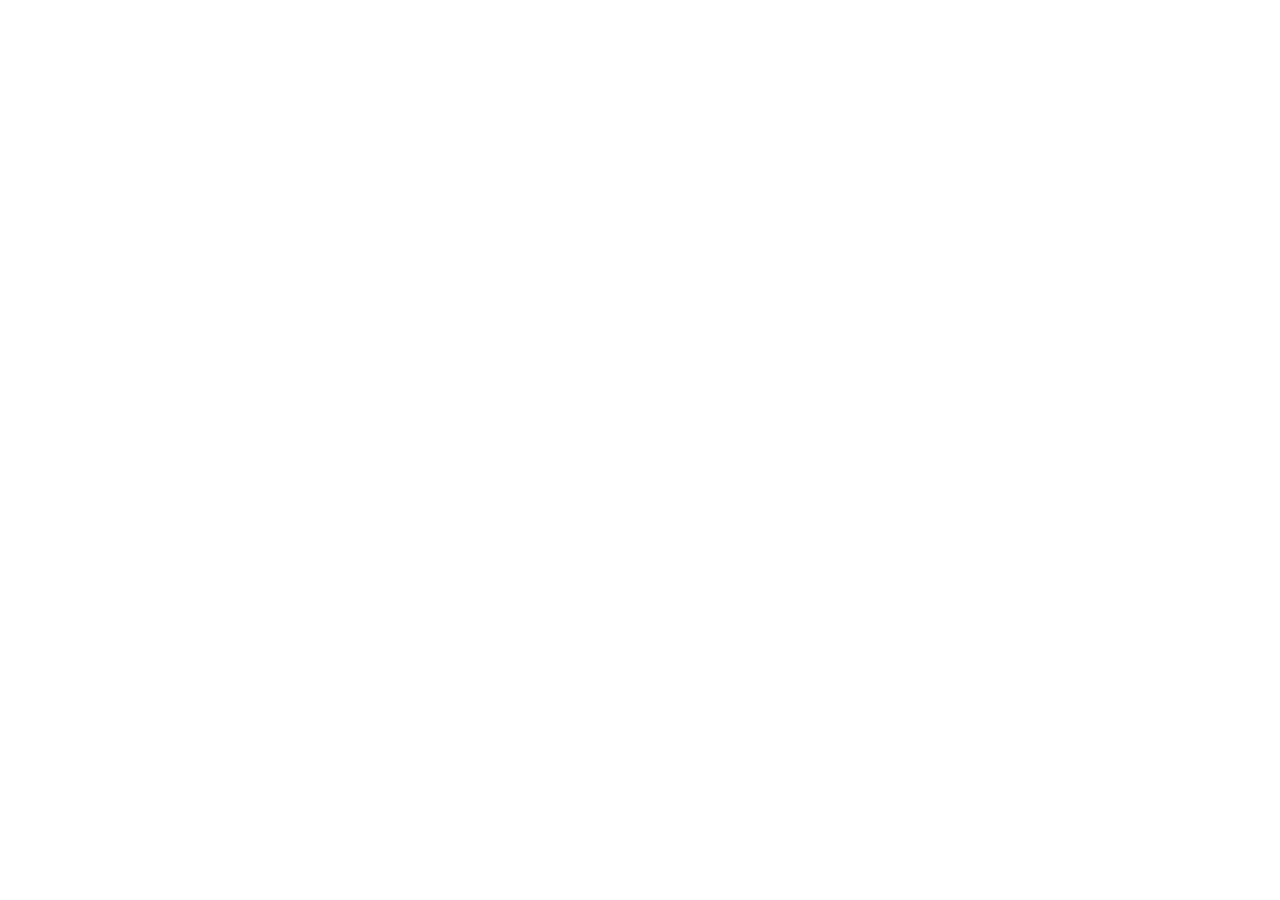
==== about.html @ 0e21f81e "Commit 1 Structure complète du site web (Bootstrap, 5 pages et contenu)" ====
<!DOCTYPE html>
<html lang="en">
<head>
    <meta charset="UTF-8">
    <meta name="viewport" content="width=device-width, initial-scale=1.0">
    <title>Document</title>
    <link rel="stylesheet" href="https://cdn.jsdelivr.net/npm/bootstrap@5.3.0/dist/css/bootsrap.min.css">
    <link rel="preconnect" href="https://fonts.googleapis.com">
    <link rel="preconnect" href="https://fonts.gstatic.com" crossorigin>
    <link href="https://fonts.googleapis.com/css2?family=Inter:ital,opsz,wght@0,14..32,100..900;1,14..32,100..900&family=Open+Sans:ital,wght@0,300..800;1,300..800&display=swap" rel="stylesheet">
    <link rel="stylesheet" href="https://fonts.googleapis.com/css2?family=Inter:wght@300;400;600&family=Space+Grotesk:wght@500;700&display=swap">
</head>
<body>
    
</body>
</html>
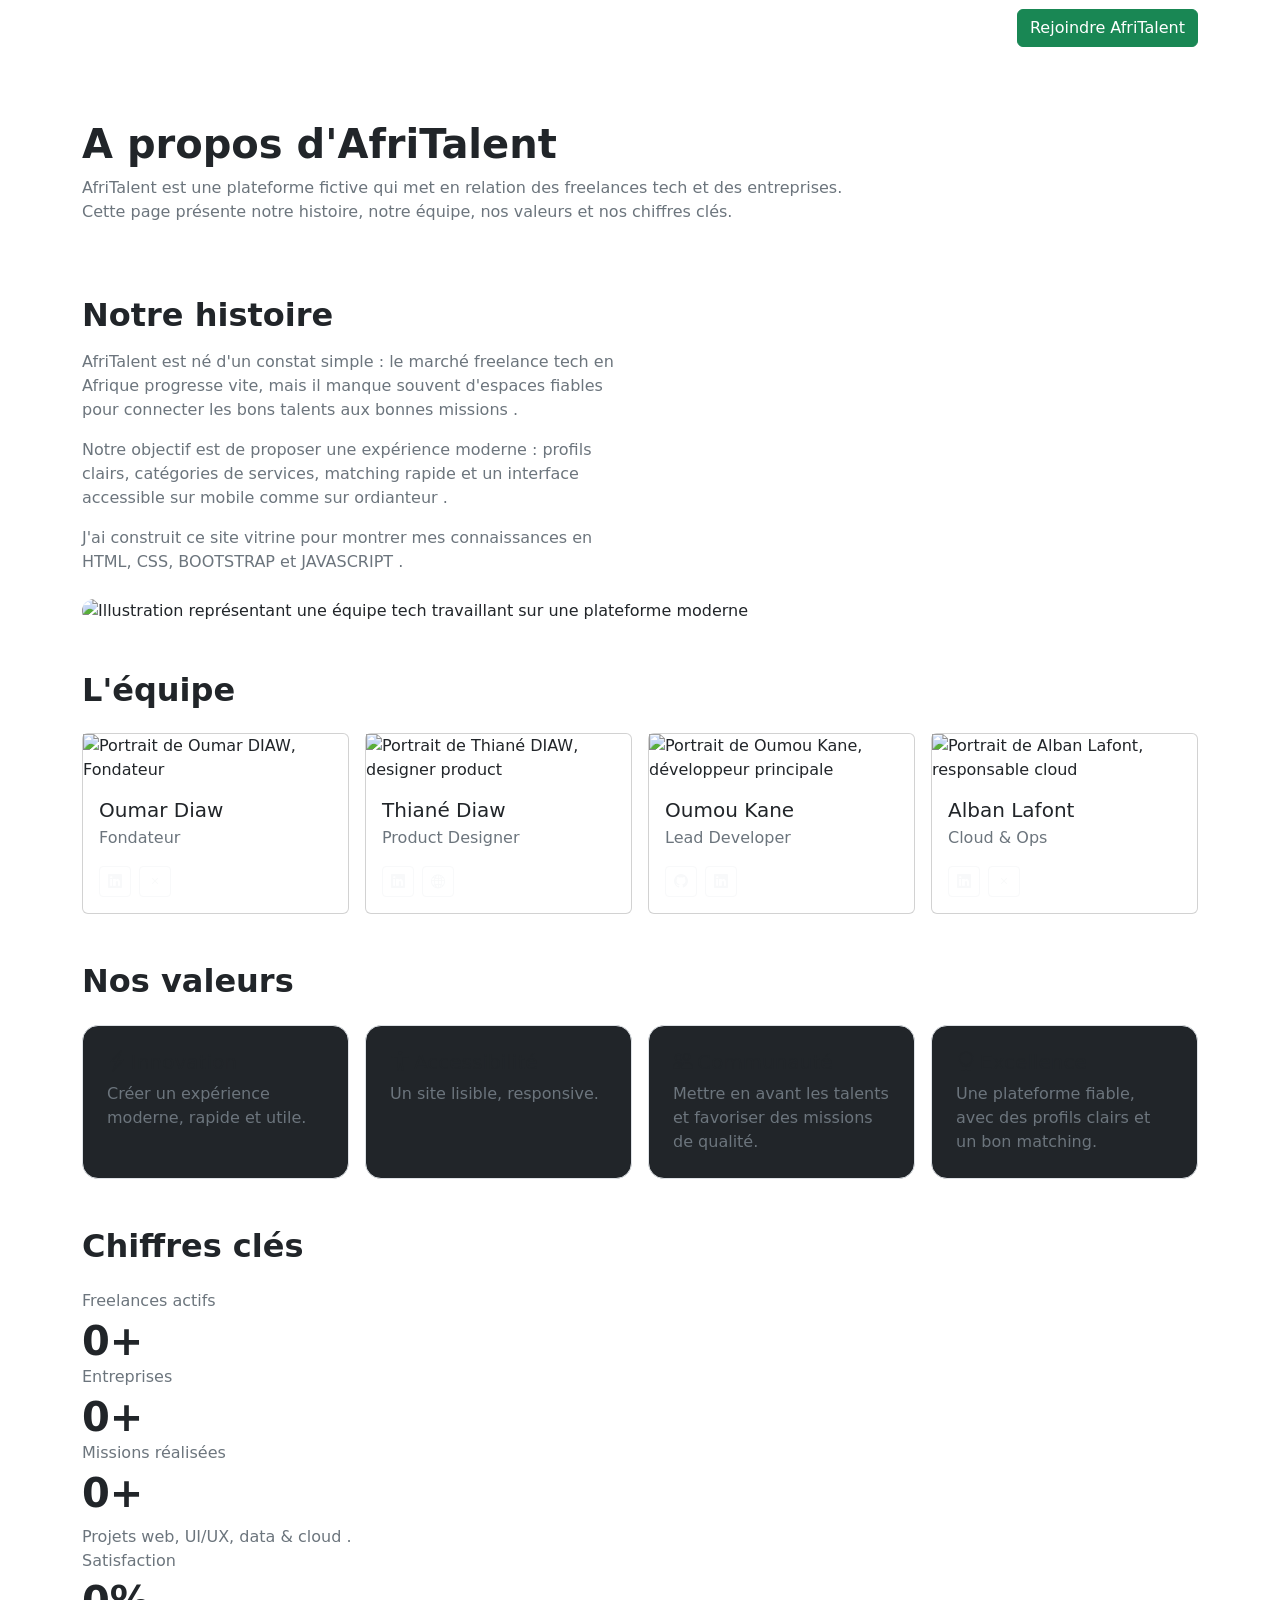
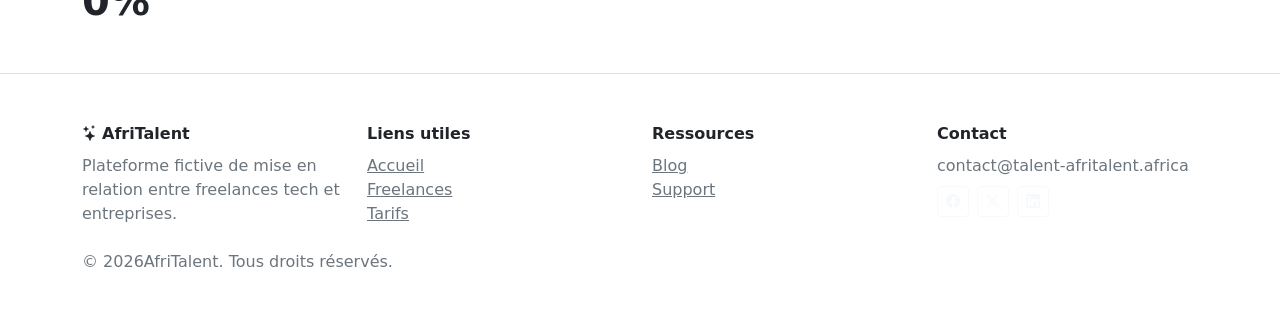
==== commit 4906100c: "Contenu final : Intégration des textes, images et icônes sociales" ====
--- a/about.html
+++ b/about.html
@@ -9,8 +9,230 @@
     <link rel="preconnect" href="https://fonts.gstatic.com" crossorigin>
     <link href="https://fonts.googleapis.com/css2?family=Inter:ital,opsz,wght@0,14..32,100..900;1,14..32,100..900&family=Open+Sans:ital,wght@0,300..800;1,300..800&display=swap" rel="stylesheet">
     <link rel="stylesheet" href="https://fonts.googleapis.com/css2?family=Inter:wght@300;400;600&family=Space+Grotesk:wght@500;700&display=swap">
+     <!-- Bootstrap 5 -->
+    <link rel="stylesheet" href="https://cdn.jsdelivr.net/npm/bootstrap@5.3.3/dist/css/bootstrap.min.css">
+    <!-- Bootstrap Icons -->
+    <link rel="stylesheet" href="https://cdn.jsdelivr.net/npm/bootstrap-icons@1.11.3/font/bootstrap-icons.min.css">
+    <!-- CSS -->
+     <link rel="stylesheet" href="css/style.css">
+
 </head>
 <body>
-    
+    <header>
+        <!-- Navbar -->
+        <nav class="navbar navbar-expand-lg navbar-dark fixed-top" id="mainNavbar">
+            <div class="container"><a href="index.html" class="navbar-brand fw-bold" aria-label="Retour à l'accueil AfriTalent"><i class="bi bi-stars me-1"></i>AfriTalent</a>
+                <button class="navbar-toggler" type="button" data-bs-toggle="collapse" data-bs-target="#navbarContent" aria-controls="navbarContent" aria-expanded="false" aria-label="Ouvrir le menu">
+                    <span class="navbar-toggler-icon"></span>
+                </button>
+                <div class="collapse navbar-collapse" id="navbarContent">
+                    <ul class="navbar-nav ms-auto align-items-lg-center gap-lg-2">
+                        <li class="nav-item"><a href="index.html" class="nav-link">Accueil</a></li>
+                        <li class="nav-item"><a href="freelances.html" class="nav-link">Freelances</a></li>
+                        <li class="nav-item"><a href="tarifs.html"  class="nav-link">Tarifs</a></li>
+                        <li class="nav-item"><a href="about.html" class="nav-link active">A propos</a></li>
+                        <li class="nav-item"><a href="#" class="nav-link" aria-label="Page Blog">Blog</a></li>
+                        <li class="nav-item"><a href="contact.html" class="nav-link">Contact</a></li>
+                        <li class="nav-item ms-lg-2"><a href="contact.html" class="btn btn-success">Rejoindre AfriTalent</a></li>
+                    </ul>
+                </div>
+            </div>
+        </nav>
+    </header>
+    <main class="pt-5">
+        <!-- Intro -->
+        <section class="py-5">
+            <div class="container py-4">
+                <h1 class="fw-bold">A propos d'AfriTalent</h1>
+                <p class="text-secondary mb-0">
+                    AfriTalent est une plateforme fictive qui met en relation des freelances tech et des entreprises. <br> Cette page présente notre histoire, notre équipe, nos valeurs et nos chiffres clés.
+                </p>
+            </div>
+        </section>
+        <!-- Notre histoire -->
+         <section class="pb-5" aria-label="Notre histoire">
+            <div class="container">
+                <div class="row g-4 align-items-center">
+                    <div class="col-12 col-lg-6">
+                        <h2 class="fw-bold mb-3">Notre histoire</h2>
+                        <p class="text-secondary">
+                            AfriTalent est né d'un constat simple : le marché freelance tech en Afrique progresse vite, mais il manque souvent d'espaces fiables pour connecter les bons talents aux bonnes missions .
+                        </p>
+                        <p class="text-secondary">
+                            Notre objectif est de proposer une expérience moderne : profils clairs, catégories de services, matching rapide et un interface accessible sur mobile comme sur ordianteur .
+                        </p>
+                        <p class="text-secondary mb-0">
+                            J'ai construit ce site vitrine pour montrer mes connaissances en HTML, CSS, BOOTSTRAP et JAVASCRIPT .
+                        </p>
+                    </div>
+                    <div>
+                        <img src="" alt="Illustration représentant une équipe tech travaillant sur une plateforme moderne" class="img-fluid rounded-4">
+                    </div>
+                </div>
+            </div>
+         </section>
+         <!-- L'equipe -->
+          <section class="pb-5" aria-label="l'équipe">
+            <div class="container">
+                <h2 class="fw-bold mb-4">L'équipe</h2>
+                <div class="row g-3">
+                    <!-- Membre 1 -->
+                     <div class="col-12 col-md-6 col-lg-3">
+                        <article class="card h-100"><img src="" alt="Portrait de Oumar DIAW, Fondateur" class="img-card-top">
+                            <div class="card-body">
+                                <h3 class="h5 mb-1">Oumar Diaw</h3>
+                                <p class="text-secondary mb-3">Fondateur</p>
+                                <div class="d-flex gap-2">
+                                    <a href="#" class="btn btn-outline-light btn-sm" aria-label="LinkedIn de Oumar"><i class="bi bi-linkedin"></i></a>
+                                    <a href="#" class="btn btn-outline-light btn-sm" aria-label="X de Oumar"><i class="bi bi-x"></i></a>
+                                </div>
+                            </div>
+                        </article>
+                     </div>
+                     <!-- Membre 2 -->
+                      <div class="col-12 col-md-6 col-lg-3">
+                        <article class="card h-100"><img src="" alt="Portrait de Thiané DIAW, designer product" class="img-card-top">
+                            <div class="card-body">
+                                <h3 class="h5 mb-1">Thiané Diaw</h3>
+                                <p class="text-secondary mb-3">Product Designer</p>
+                                <div class="d-flex gap-2">
+                                    <a href="#" class="btn btn-outline-light btn-sm" aria-label="LinkedIn de Thiané"><i class="bi bi-linkedin"></i></a>
+                                    <a href="#" class="btn btn-outline-light btn-sm" aria-label="Portfolio de Thiané"><i class="bi bi-globe2"></i></a>
+                                </div>
+                            </div>
+                        </article>
+                     </div>
+                      <!-- Membre 3 -->
+                      <div class="col-12 col-md-6 col-lg-3">
+                        <article class="card h-100"><img src="" alt="Portrait de Oumou Kane, développeur principale" class="img-card-top">
+                            <div class="card-body">
+                                <h3 class="h5 mb-1">Oumou Kane</h3>
+                                <p class="text-secondary mb-3">Lead Developer</p>
+                                <div class="d-flex gap-2">
+                                    <a href="#" class="btn btn-outline-light btn-sm" aria-label="Github de Oumou"><i class="bi bi-github"></i></a>
+                                    <a href="#" class="btn btn-outline-light btn-sm" aria-label="LinkedIn de Oumou"><i class="bi bi-linkedin"></i></a>
+                                </div>
+                            </div>
+                        </article>
+                     </div>
+                      <!-- Membre 4 -->
+                      <div class="col-12 col-md-6 col-lg-3">
+                        <article class="card h-100"><img src="" alt="Portrait de Alban Lafont, responsable cloud" class="img-card-top">
+                            <div class="card-body">
+                                <h3 class="h5 mb-1">Alban Lafont</h3>
+                                <p class="text-secondary mb-3">Cloud & Ops</p>
+                                <div class="d-flex gap-2">
+                                    <a href="#" class="btn btn-outline-light btn-sm" aria-label="LinkedIn de Alban"><i class="bi bi-linkedin"></i></a>
+                                    <a href="#" class="btn btn-outline-light btn-sm" aria-label="X de Alban"><i class="bi bi-x"></i></a>
+                                </div>
+                            </div>
+                        </article>
+                     </div>
+                </div>
+            </div>
+          </section>
+          <!-- Nos valeurs -->
+           <section class="pb-5" aria-label="Nos valeurs">
+            <div class="container">
+                <h2 class="fw-bold mb-4">Nos valeurs</h2>
+                <div class="row g-3">
+                    <div class="col-12 col-md-6 col-lg-3">
+                        <article class="p-4 rounded-4 bg-dark border h-100">
+                            <h3 class="h5 mb-2"><i class="bi bi-lightning-charge me-1"></i>Innovation</h3>
+                            <p class="text-secondary mb-0">Créer un expérience moderne, rapide et utile.</p>
+                        </article>
+                    </div>
+                    <div class="col-12 col-md-6 col-lg-3">
+                        <article class="p-4 rounded-4 bg-dark border h-100">
+                            <h3 class="h5 mb-2"><i class="bi bi-universal-access me-1"></i>Accessibilité</h3>
+                            <p class="text-secondary mb-0">Un site lisible, responsive.</p>
+                        </article>
+                    </div>
+                    <div class="col-12 col-md-6 col-lg-3">
+                        <article class="p-4 rounded-4 bg-dark border h-100">
+                            <h3 class="h5 mb-2"><i class="bi bi-people me-1"></i>Communauté</h3>
+                            <p class="text-secondary mb-0">Mettre en avant les talents et favoriser des missions de qualité.</p>
+                        </article>
+                    </div>
+                    <div class="col-12 col-md-6 col-lg-3">
+                        <article class="p-4 rounded-4 bg-dark border h-100">
+                            <h3 class="h5 mb-2"><i class="bi bi-award me-1"></i>Excellence</h3>
+                            <p class="text-secondary mb-0">Une plateforme fiable, avec des profils clairs et un bon matching.</p>
+                        </article>
+                    </div>
+                </div>
+            </div>
+           </section>
+           <!-- CHIFFRES CLES -->
+            <section class="pb-5" aria-label="Chiffres clés">
+                <div class="container">
+                    <h2 class="fw-bold mb-4">Chiffres clés</h2>
+                    <!-- Bento GRID -->
+                     <div class="bento-grid">
+                        <article class="bento-card bento-card--wide">
+                            <p class="text-secondary mb-1">Freelances actifs</p>
+                            <p class="display-6 fw-bold mb-0"><span class="counter" data-target="2500">0</span>+</p>
+                        </article>
+                        <article class="bento-card">
+                            <p class="text-secondary mb-1">Entreprises</p>
+                            <p class="display-6 fw-bold mb-0"><span class="counter" data-target="1000">0</span>+</p>
+                        </article>
+                        <article class="bento-card bento-card--tall">
+                            <p class="text-secondary mb-1">Missions réalisées</p>
+                            <p class="display-6 fw-bold mb-0"><span class="counter" data-target="15000">0</span>+</p>
+                            <p class="text-secondary mt-2 mb-0">Projets web, UI/UX, data & cloud .</p>
+                        </article>
+                        <article class="bento-card">
+                            <p class="text-secondary mb-1">Satisfaction</p>
+                            <p class="display-6 fw-bold mb-0"><span class="counter" data-target="99">0</span>%</p>
+                        </article>
+                     </div>
+                     
+                </div>
+            </section>
+    </main>
+    <!-- Footer -->
+     <footer class="py-5 border-top">
+        <div class="container">
+            <div class="row g-4">
+                <div class="col-12 col-lg-3">
+                    <p class="fw-bold mb-2"><i class="bi bi-stars me-1"></i>AfriTalent</p>
+                    <p class="text-secondary mb-0">Plateforme fictive de mise en relation entre freelances tech et entreprises.</p>
+                </div>
+                <div class="col-6 col-lg-3">
+                    <p class="fw-semibold mb-2">Liens utiles</p>
+                    <ul class="list-unstyled mb-0">
+                        <li><a href="index.html" class="link-secondary">Accueil</a></li>
+                        <li><a href="freelances.html" class="link-secondary">Freelances</a></li>
+                        <li><a href="tarifs.html" class="link-secondary">Tarifs</a></li>
+                    </ul>
+                </div>
+                <div class="col-6 col-lg-3">
+                    <p class="fw-semibold mb-2">Ressources</p>
+                    <ul class="list-unstyled mb-0">
+                        <li><a href="#" class="link-secondary" aria-label="Blog">Blog</a></li>
+                        <li><a href="contact.html" class="link-secondary">Support</a></li>
+                        
+                    </ul>
+                </div>
+                <div class="col-12 col-lg-3">
+                    <p class="fw-semibold mb-2">Contact</p>
+                    <p class="text-secondary mb-2">contact@talent-afritalent.africa</p>
+                    <div class="d-flex gap-2">
+                        <a href="#" class="btn btn-outline-light btn-sm" aria-label="Lien vers Facebook"><i class="bi bi-facebook"></i></a>
+                        <a href="#" class="btn btn-outline-light btn-sm" aria-label="Lien vers Twitter"><i class="bi bi-twitter-x"></i></a>
+                        <a href="#" class="btn btn-outline-light btn-sm" aria-label="Lien vers LinkedIn"><i class="bi bi-linkedin"></i></a>
+                    </div>
+                </div>
+            </div>
+            <p class="text-secondary mt-4 mb-0">
+                &copy; <span id="year">2026</span>AfriTalent. Tous droits réservés.
+            </p>
+        </div>
+     </footer>
+     <!-- Bootsrap 5 -->
+     <script src="https://cdn.jsdelivr.net/npm/bootstrap@5.3.3/dist/js/bootstrap.bundle.min.js"></script>
+     <!-- JS -->
+      <script src="js/main.js"></script>
 </body>
 </html>
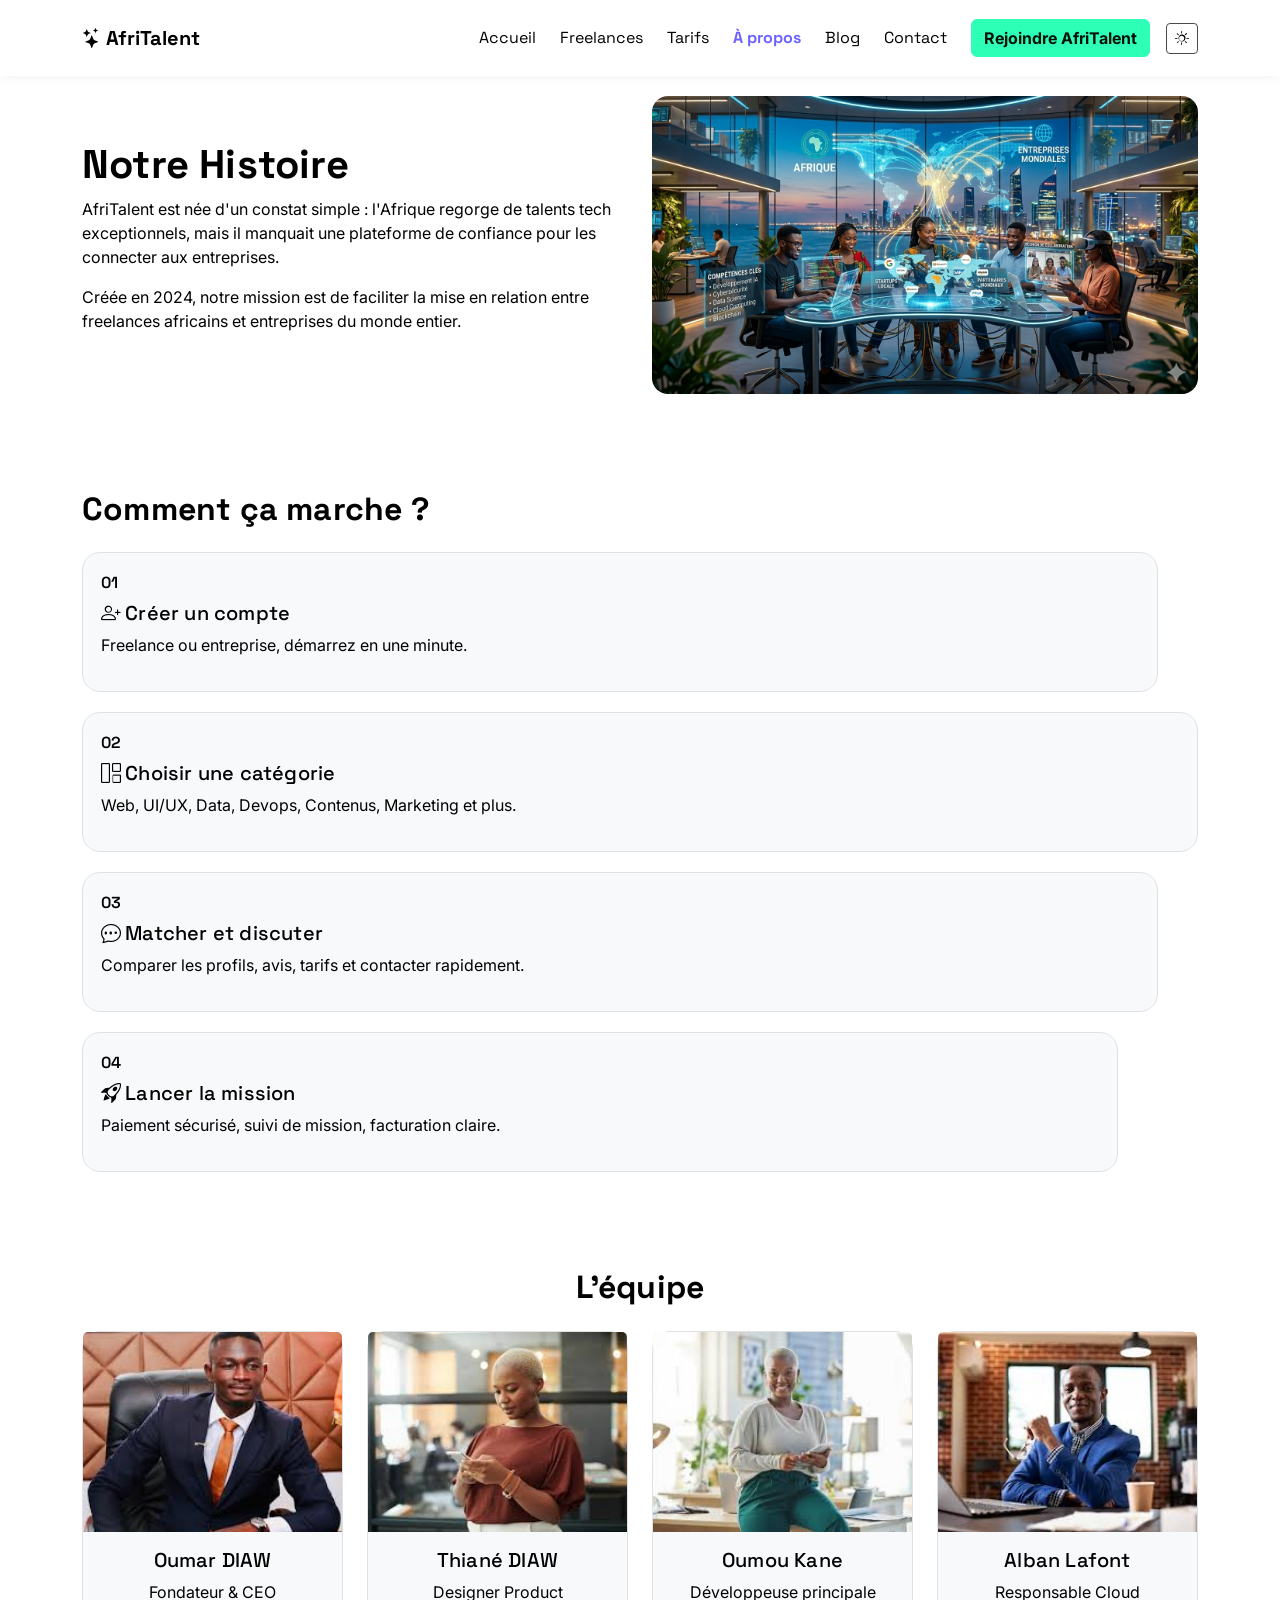
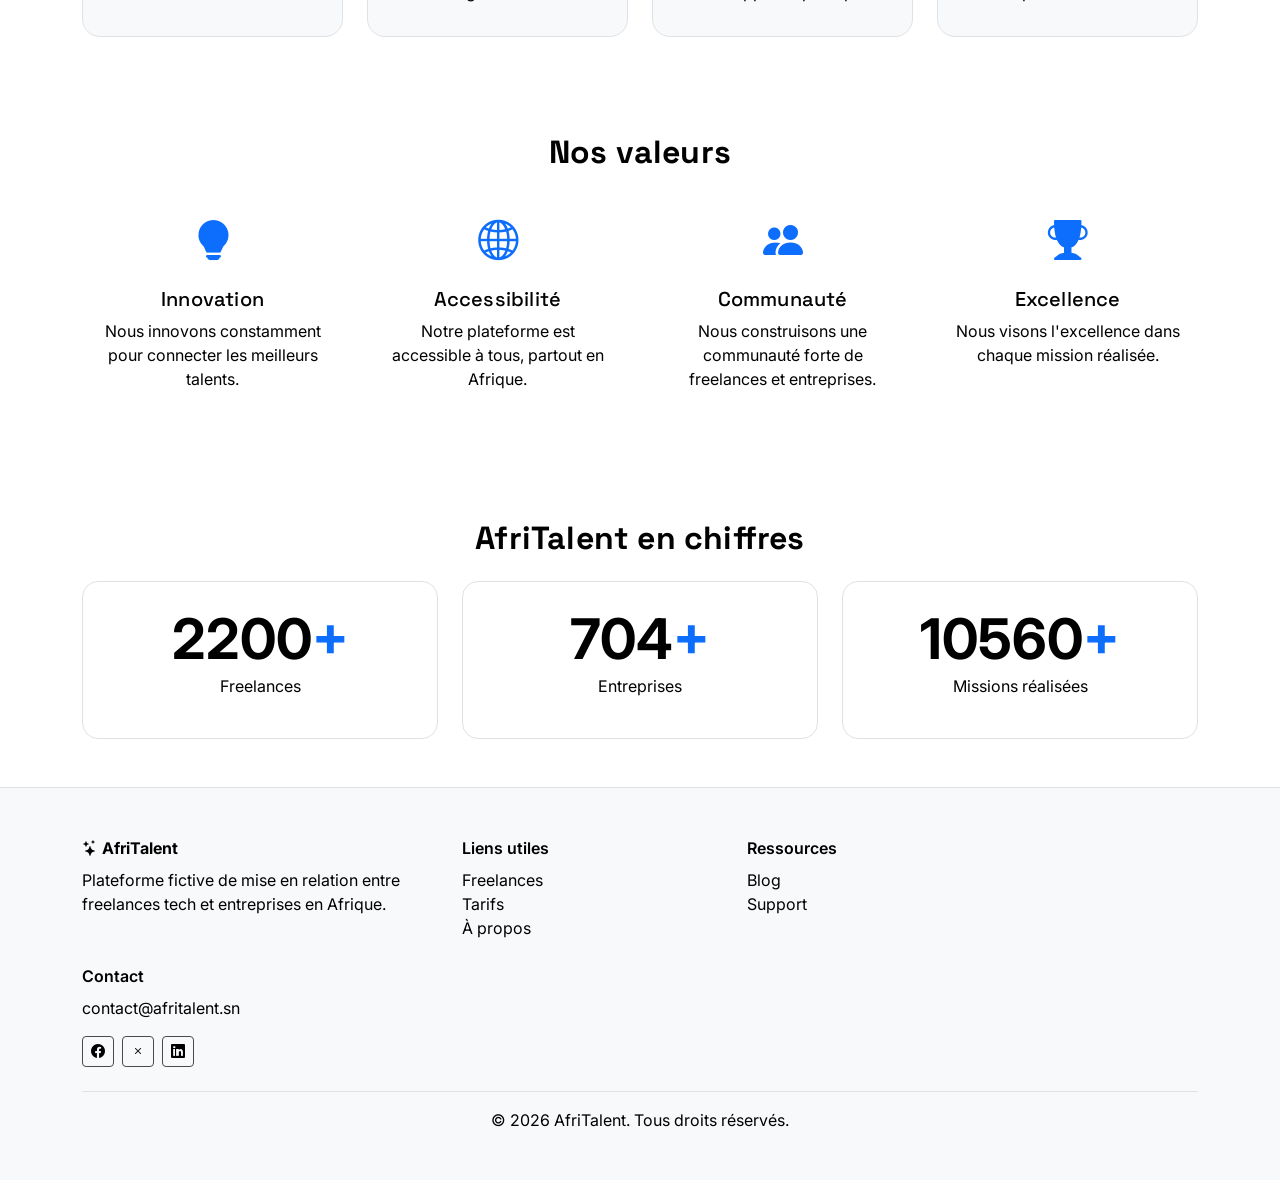
==== commit 422b04ac: "Corrections finales : W3C, CSS, responsive et optimisation" ====
--- a/about.html
+++ b/about.html
@@ -1,36 +1,35 @@
 <!DOCTYPE html>
-<html lang="en">
+<html lang="fr">
 <head>
     <meta charset="UTF-8">
     <meta name="viewport" content="width=device-width, initial-scale=1.0">
-    <title>Document</title>
-    <link rel="stylesheet" href="https://cdn.jsdelivr.net/npm/bootstrap@5.3.0/dist/css/bootsrap.min.css">
+    <title>AfriTalent - À propos</title>
     <link rel="preconnect" href="https://fonts.googleapis.com">
     <link rel="preconnect" href="https://fonts.gstatic.com" crossorigin>
-    <link href="https://fonts.googleapis.com/css2?family=Inter:ital,opsz,wght@0,14..32,100..900;1,14..32,100..900&family=Open+Sans:ital,wght@0,300..800;1,300..800&display=swap" rel="stylesheet">
-    <link rel="stylesheet" href="https://fonts.googleapis.com/css2?family=Inter:wght@300;400;600&family=Space+Grotesk:wght@500;700&display=swap">
-     <!-- Bootstrap 5 -->
+    <link href="https://fonts.googleapis.com/css2?family=Inter:opsz,wght@14..32,100..900&family=Space+Grotesk:wght@500;700&display=swap" rel="stylesheet">
+    <!-- Bootstrap 5 -->
     <link rel="stylesheet" href="https://cdn.jsdelivr.net/npm/bootstrap@5.3.3/dist/css/bootstrap.min.css">
     <!-- Bootstrap Icons -->
     <link rel="stylesheet" href="https://cdn.jsdelivr.net/npm/bootstrap-icons@1.11.3/font/bootstrap-icons.min.css">
     <!-- CSS -->
-     <link rel="stylesheet" href="css/style.css">
-
+    <link rel="stylesheet" href="css/style.css">
 </head>
 <body>
     <header>
-        <!-- Navbar -->
-        <nav class="navbar navbar-expand-lg navbar-dark fixed-top" id="mainNavbar">
-            <div class="container"><a href="index.html" class="navbar-brand fw-bold" aria-label="Retour à l'accueil AfriTalent"><i class="bi bi-stars me-1"></i>AfriTalent</a>
-                <button class="navbar-toggler" type="button" data-bs-toggle="collapse" data-bs-target="#navbarContent" aria-controls="navbarContent" aria-expanded="false" aria-label="Ouvrir le menu">
+        <nav class="navbar navbar-expand-lg fixed-top" id="mainNavbar">
+            <div class="container">
+                <a href="index.html" class="navbar-brand fw-bold" aria-label="Retour à l'accueil">
+                    <i class="bi bi-stars me-1"></i>AfriTalent
+                </a>
+                <button class="navbar-toggler" type="button" data-bs-toggle="collapse" data-bs-target="#navbarContent" aria-label="Ouvrir le menu">
                     <span class="navbar-toggler-icon"></span>
                 </button>
                 <div class="collapse navbar-collapse" id="navbarContent">
                     <ul class="navbar-nav ms-auto align-items-lg-center gap-lg-2">
                         <li class="nav-item"><a href="index.html" class="nav-link">Accueil</a></li>
                         <li class="nav-item"><a href="freelances.html" class="nav-link">Freelances</a></li>
-                        <li class="nav-item"><a href="tarifs.html"  class="nav-link">Tarifs</a></li>
-                        <li class="nav-item"><a href="about.html" class="nav-link active">A propos</a></li>
+                        <li class="nav-item"><a href="tarifs.html" class="nav-link">Tarifs</a></li>
+                        <li class="nav-item"><a href="about.html" class="nav-link active">À propos</a></li>
                         <li class="nav-item"><a href="#" class="nav-link" aria-label="Page Blog">Blog</a></li>
                         <li class="nav-item"><a href="contact.html" class="nav-link">Contact</a></li>
                         <li class="nav-item ms-lg-2"><a href="contact.html" class="btn btn-success">Rejoindre AfriTalent</a></li>
@@ -39,200 +38,203 @@
             </div>
         </nav>
     </header>
+
     <main class="pt-5">
-        <!-- Intro -->
+        <!-- SECTION NOTRE HISTOIRE -->
         <section class="py-5">
-            <div class="container py-4">
-                <h1 class="fw-bold">A propos d'AfriTalent</h1>
-                <p class="text-secondary mb-0">
-                    AfriTalent est une plateforme fictive qui met en relation des freelances tech et des entreprises. <br> Cette page présente notre histoire, notre équipe, nos valeurs et nos chiffres clés.
-                </p>
-            </div>
-        </section>
-        <!-- Notre histoire -->
-         <section class="pb-5" aria-label="Notre histoire">
-            <div class="container">
-                <div class="row g-4 align-items-center">
+            <div class="container">
+                <div class="row align-items-center g-4">
                     <div class="col-12 col-lg-6">
-                        <h2 class="fw-bold mb-3">Notre histoire</h2>
-                        <p class="text-secondary">
-                            AfriTalent est né d'un constat simple : le marché freelance tech en Afrique progresse vite, mais il manque souvent d'espaces fiables pour connecter les bons talents aux bonnes missions .
-                        </p>
-                        <p class="text-secondary">
-                            Notre objectif est de proposer une expérience moderne : profils clairs, catégories de services, matching rapide et un interface accessible sur mobile comme sur ordianteur .
-                        </p>
-                        <p class="text-secondary mb-0">
-                            J'ai construit ce site vitrine pour montrer mes connaissances en HTML, CSS, BOOTSTRAP et JAVASCRIPT .
-                        </p>
-                    </div>
-                    <div>
-                        <img src="" alt="Illustration représentant une équipe tech travaillant sur une plateforme moderne" class="img-fluid rounded-4">
-                    </div>
-                </div>
-            </div>
-         </section>
-         <!-- L'equipe -->
-          <section class="pb-5" aria-label="l'équipe">
-            <div class="container">
-                <h2 class="fw-bold mb-4">L'équipe</h2>
-                <div class="row g-3">
-                    <!-- Membre 1 -->
-                     <div class="col-12 col-md-6 col-lg-3">
-                        <article class="card h-100"><img src="" alt="Portrait de Oumar DIAW, Fondateur" class="img-card-top">
-                            <div class="card-body">
-                                <h3 class="h5 mb-1">Oumar Diaw</h3>
-                                <p class="text-secondary mb-3">Fondateur</p>
-                                <div class="d-flex gap-2">
-                                    <a href="#" class="btn btn-outline-light btn-sm" aria-label="LinkedIn de Oumar"><i class="bi bi-linkedin"></i></a>
-                                    <a href="#" class="btn btn-outline-light btn-sm" aria-label="X de Oumar"><i class="bi bi-x"></i></a>
-                                </div>
-                            </div>
-                        </article>
-                     </div>
-                     <!-- Membre 2 -->
-                      <div class="col-12 col-md-6 col-lg-3">
-                        <article class="card h-100"><img src="" alt="Portrait de Thiané DIAW, designer product" class="img-card-top">
-                            <div class="card-body">
-                                <h3 class="h5 mb-1">Thiané Diaw</h3>
-                                <p class="text-secondary mb-3">Product Designer</p>
-                                <div class="d-flex gap-2">
-                                    <a href="#" class="btn btn-outline-light btn-sm" aria-label="LinkedIn de Thiané"><i class="bi bi-linkedin"></i></a>
-                                    <a href="#" class="btn btn-outline-light btn-sm" aria-label="Portfolio de Thiané"><i class="bi bi-globe2"></i></a>
-                                </div>
-                            </div>
-                        </article>
-                     </div>
-                      <!-- Membre 3 -->
-                      <div class="col-12 col-md-6 col-lg-3">
-                        <article class="card h-100"><img src="" alt="Portrait de Oumou Kane, développeur principale" class="img-card-top">
-                            <div class="card-body">
-                                <h3 class="h5 mb-1">Oumou Kane</h3>
-                                <p class="text-secondary mb-3">Lead Developer</p>
-                                <div class="d-flex gap-2">
-                                    <a href="#" class="btn btn-outline-light btn-sm" aria-label="Github de Oumou"><i class="bi bi-github"></i></a>
-                                    <a href="#" class="btn btn-outline-light btn-sm" aria-label="LinkedIn de Oumou"><i class="bi bi-linkedin"></i></a>
-                                </div>
-                            </div>
-                        </article>
-                     </div>
-                      <!-- Membre 4 -->
-                      <div class="col-12 col-md-6 col-lg-3">
-                        <article class="card h-100"><img src="" alt="Portrait de Alban Lafont, responsable cloud" class="img-card-top">
-                            <div class="card-body">
-                                <h3 class="h5 mb-1">Alban Lafont</h3>
-                                <p class="text-secondary mb-3">Cloud & Ops</p>
-                                <div class="d-flex gap-2">
-                                    <a href="#" class="btn btn-outline-light btn-sm" aria-label="LinkedIn de Alban"><i class="bi bi-linkedin"></i></a>
-                                    <a href="#" class="btn btn-outline-light btn-sm" aria-label="X de Alban"><i class="bi bi-x"></i></a>
-                                </div>
-                            </div>
-                        </article>
-                     </div>
-                </div>
-            </div>
-          </section>
-          <!-- Nos valeurs -->
-           <section class="pb-5" aria-label="Nos valeurs">
-            <div class="container">
-                <h2 class="fw-bold mb-4">Nos valeurs</h2>
-                <div class="row g-3">
-                    <div class="col-12 col-md-6 col-lg-3">
-                        <article class="p-4 rounded-4 bg-dark border h-100">
-                            <h3 class="h5 mb-2"><i class="bi bi-lightning-charge me-1"></i>Innovation</h3>
-                            <p class="text-secondary mb-0">Créer un expérience moderne, rapide et utile.</p>
-                        </article>
-                    </div>
-                    <div class="col-12 col-md-6 col-lg-3">
-                        <article class="p-4 rounded-4 bg-dark border h-100">
-                            <h3 class="h5 mb-2"><i class="bi bi-universal-access me-1"></i>Accessibilité</h3>
-                            <p class="text-secondary mb-0">Un site lisible, responsive.</p>
-                        </article>
-                    </div>
-                    <div class="col-12 col-md-6 col-lg-3">
-                        <article class="p-4 rounded-4 bg-dark border h-100">
-                            <h3 class="h5 mb-2"><i class="bi bi-people me-1"></i>Communauté</h3>
-                            <p class="text-secondary mb-0">Mettre en avant les talents et favoriser des missions de qualité.</p>
-                        </article>
-                    </div>
-                    <div class="col-12 col-md-6 col-lg-3">
-                        <article class="p-4 rounded-4 bg-dark border h-100">
-                            <h3 class="h5 mb-2"><i class="bi bi-award me-1"></i>Excellence</h3>
-                            <p class="text-secondary mb-0">Une plateforme fiable, avec des profils clairs et un bon matching.</p>
-                        </article>
-                    </div>
-                </div>
-            </div>
-           </section>
-           <!-- CHIFFRES CLES -->
-            <section class="pb-5" aria-label="Chiffres clés">
-                <div class="container">
-                    <h2 class="fw-bold mb-4">Chiffres clés</h2>
-                    <!-- Bento GRID -->
-                     <div class="bento-grid">
-                        <article class="bento-card bento-card--wide">
-                            <p class="text-secondary mb-1">Freelances actifs</p>
-                            <p class="display-6 fw-bold mb-0"><span class="counter" data-target="2500">0</span>+</p>
-                        </article>
-                        <article class="bento-card">
-                            <p class="text-secondary mb-1">Entreprises</p>
-                            <p class="display-6 fw-bold mb-0"><span class="counter" data-target="1000">0</span>+</p>
-                        </article>
-                        <article class="bento-card bento-card--tall">
-                            <p class="text-secondary mb-1">Missions réalisées</p>
-                            <p class="display-6 fw-bold mb-0"><span class="counter" data-target="15000">0</span>+</p>
-                            <p class="text-secondary mt-2 mb-0">Projets web, UI/UX, data & cloud .</p>
-                        </article>
-                        <article class="bento-card">
-                            <p class="text-secondary mb-1">Satisfaction</p>
-                            <p class="display-6 fw-bold mb-0"><span class="counter" data-target="99">0</span>%</p>
-                        </article>
-                     </div>
-                     
-                </div>
-            </section>
+                        <h1 class="fw-bold">Notre Histoire</h1>
+                        <p>AfriTalent est née d'un constat simple : l'Afrique regorge de talents tech exceptionnels, mais il manquait une plateforme de confiance pour les connecter aux entreprises.</p>
+                        <p>Créée en 2024, notre mission est de faciliter la mise en relation entre freelances africains et entreprises du monde entier.</p>
+                    </div>
+                    <div class="col-12 col-lg-6">
+                        <img src="images/futuriste.png" alt="Illustration représentant une équipe tech travaillant sur une plateforme moderne" class="img-fluid rounded-4">
+                    </div>
+                </div>
+            </div>
+        </section>
+
+        <!-- SECTION COMMENT ÇA MARCHE (Bento Grid) -->
+        <section class="py-5" id="how">
+            <div class="container">
+                <h2 class="fw-bold mb-4">Comment ça marche ?</h2>
+                <div class="bento-grid">
+                    <article class="bento-card">
+                        <p class="bento-step">01</p>
+                        <h2 class="h5"><i class="bi bi-person-plus me-1"></i>Créer un compte</h2>
+                        <p>Freelance ou entreprise, démarrez en une minute.</p>
+                    </article>
+                    <article class="bento-card bento-card--wide">
+                        <p class="bento-step">02</p>
+                        <h2 class="h5"><i class="bi bi-grid-1x2 me-1"></i>Choisir une catégorie</h2>
+                        <p>Web, UI/UX, Data, Devops, Contenus, Marketing et plus.</p>
+                    </article>
+                    <article class="bento-card">
+                        <p class="bento-step">03</p>
+                        <h2 class="h5"><i class="bi bi-chat-dots me-1"></i>Matcher et discuter</h2>
+                        <p>Comparer les profils, avis, tarifs et contacter rapidement.</p>
+                    </article>
+                    <article class="bento-card bento-card--tall">
+                        <p class="bento-step">04</p>
+                        <h2 class="h5"><i class="bi bi-rocket-takeoff me-1"></i>Lancer la mission</h2>
+                        <p>Paiement sécurisé, suivi de mission, facturation claire.</p>
+                    </article>
+                </div>
+            </div>
+        </section>
+
+        <!-- SECTION L'ÉQUIPE -->
+        <section class="py-5" id="team">
+            <div class="container">
+                <h2 class="fw-bold mb-4 text-center">L'équipe</h2>
+                <div class="row g-4">
+                    <div class="col-12 col-md-6 col-lg-3">
+                        <div class="card h-100 text-center">
+                            <img src="images/africain1.jpg" alt="Portrait de Oumar DIAW, Fondateur" class="card-img-top">
+                            <div class="card-body">
+                                <h3 class="h5">Oumar DIAW</h3>
+                                <p class="text-secondary">Fondateur & CEO</p>
+                            </div>
+                        </div>
+                    </div>
+                    <div class="col-12 col-md-6 col-lg-3">
+                        <div class="card h-100 text-center">
+                            <img src="images/femm2.jpg" alt="Portrait de Thiané DIAW, Designer Product" class="card-img-top">
+                            <div class="card-body">
+                                <h3 class="h5">Thiané DIAW</h3>
+                                <p class="text-secondary">Designer Product</p>
+                            </div>
+                        </div>
+                    </div>
+                    <div class="col-12 col-md-6 col-lg-3">
+                        <div class="card h-100 text-center">
+                            <img src="images/femm1.jpg" alt="Portrait de Oumou Kane, Développeuse principale" class="card-img-top">
+                            <div class="card-body">
+                                <h3 class="h5">Oumou Kane</h3>
+                                <p class="text-secondary">Développeuse principale</p>
+                            </div>
+                        </div>
+                    </div>
+                    <div class="col-12 col-md-6 col-lg-3">
+                        <div class="card h-100 text-center">
+                            <img src="images/homm2.jpg" alt="Portrait de Alban Lafont, Responsable Cloud" class="card-img-top">
+                            <div class="card-body">
+                                <h3 class="h5">Alban Lafont</h3>
+                                <p class="text-secondary">Responsable Cloud</p>
+                            </div>
+                        </div>
+                    </div>
+                </div>
+            </div>
+        </section>
+
+        <!-- SECTION NOS VALEURS -->
+        <section class="py-5" id="values">
+            <div class="container">
+                <h2 class="fw-bold mb-4 text-center">Nos valeurs</h2>
+                <div class="row g-4">
+                    <div class="col-12 col-md-6 col-lg-3">
+                        <div class="text-center p-3">
+                            <i class="bi bi-lightbulb-fill fs-1 text-primary"></i>
+                            <h3 class="h5 mt-3">Innovation</h3>
+                            <p>Nous innovons constamment pour connecter les meilleurs talents.</p>
+                        </div>
+                    </div>
+                    <div class="col-12 col-md-6 col-lg-3">
+                        <div class="text-center p-3">
+                            <i class="bi bi-globe2 fs-1 text-primary"></i>
+                            <h3 class="h5 mt-3">Accessibilité</h3>
+                            <p>Notre plateforme est accessible à tous, partout en Afrique.</p>
+                        </div>
+                    </div>
+                    <div class="col-12 col-md-6 col-lg-3">
+                        <div class="text-center p-3">
+                            <i class="bi bi-people-fill fs-1 text-primary"></i>
+                            <h3 class="h5 mt-3">Communauté</h3>
+                            <p>Nous construisons une communauté forte de freelances et entreprises.</p>
+                        </div>
+                    </div>
+                    <div class="col-12 col-md-6 col-lg-3">
+                        <div class="text-center p-3">
+                            <i class="bi bi-trophy-fill fs-1 text-primary"></i>
+                            <h3 class="h5 mt-3">Excellence</h3>
+                            <p>Nous visons l'excellence dans chaque mission réalisée.</p>
+                        </div>
+                    </div>
+                </div>
+            </div>
+        </section>
+
+        <!-- SECTION CHIFFRES CLÉS -->
+        <section class="py-5" id="stats">
+            <div class="container">
+                <h2 class="fw-bold mb-4 text-center">AfriTalent en chiffres</h2>
+                <div class="row text-center g-4">
+                    <div class="col-12 col-md-4">
+                        <div class="p-4 rounded-4 border">
+                            <div class="display-4 fw-bold text-primary"><span class="counter" data-target="2500">0</span>+</div>
+                            <p>Freelances</p>
+                        </div>
+                    </div>
+                    <div class="col-12 col-md-4">
+                        <div class="p-4 rounded-4 border">
+                            <div class="display-4 fw-bold text-primary"><span class="counter" data-target="800">0</span>+</div>
+                            <p>Entreprises</p>
+                        </div>
+                    </div>
+                    <div class="col-12 col-md-4">
+                        <div class="p-4 rounded-4 border">
+                            <div class="display-4 fw-bold text-primary"><span class="counter" data-target="12000">0</span>+</div>
+                            <p>Missions réalisées</p>
+                        </div>
+                    </div>
+                </div>
+            </div>
+        </section>
     </main>
+
     <!-- Footer -->
-     <footer class="py-5 border-top">
+    <footer class="py-5 border-top">
         <div class="container">
             <div class="row g-4">
-                <div class="col-12 col-lg-3">
+                <div class="col-12 col-lg-4">
                     <p class="fw-bold mb-2"><i class="bi bi-stars me-1"></i>AfriTalent</p>
-                    <p class="text-secondary mb-0">Plateforme fictive de mise en relation entre freelances tech et entreprises.</p>
+                    <p>Plateforme fictive de mise en relation entre freelances tech et entreprises en Afrique.</p>
                 </div>
                 <div class="col-6 col-lg-3">
                     <p class="fw-semibold mb-2">Liens utiles</p>
                     <ul class="list-unstyled mb-0">
-                        <li><a href="index.html" class="link-secondary">Accueil</a></li>
-                        <li><a href="freelances.html" class="link-secondary">Freelances</a></li>
-                        <li><a href="tarifs.html" class="link-secondary">Tarifs</a></li>
+                        <li><a href="freelances.html">Freelances</a></li>
+                        <li><a href="tarifs.html">Tarifs</a></li>
+                        <li><a href="about.html">À propos</a></li>
                     </ul>
                 </div>
                 <div class="col-6 col-lg-3">
                     <p class="fw-semibold mb-2">Ressources</p>
                     <ul class="list-unstyled mb-0">
-                        <li><a href="#" class="link-secondary" aria-label="Blog">Blog</a></li>
-                        <li><a href="contact.html" class="link-secondary">Support</a></li>
-                        
+                        <li><a href="#">Blog</a></li>
+                        <li><a href="contact.html">Support</a></li>
                     </ul>
                 </div>
                 <div class="col-12 col-lg-3">
                     <p class="fw-semibold mb-2">Contact</p>
-                    <p class="text-secondary mb-2">contact@talent-afritalent.africa</p>
+                    <p>contact@afritalent.sn</p>
                     <div class="d-flex gap-2">
-                        <a href="#" class="btn btn-outline-light btn-sm" aria-label="Lien vers Facebook"><i class="bi bi-facebook"></i></a>
-                        <a href="#" class="btn btn-outline-light btn-sm" aria-label="Lien vers Twitter"><i class="bi bi-twitter-x"></i></a>
-                        <a href="#" class="btn btn-outline-light btn-sm" aria-label="Lien vers LinkedIn"><i class="bi bi-linkedin"></i></a>
-                    </div>
-                </div>
-            </div>
-            <p class="text-secondary mt-4 mb-0">
-                &copy; <span id="year">2026</span>AfriTalent. Tous droits réservés.
-            </p>
+                        <a href="#" class="btn btn-outline-secondary btn-sm" aria-label="Facebook"><i class="bi bi-facebook"></i></a>
+                        <a href="#" class="btn btn-outline-secondary btn-sm" aria-label="X"><i class="bi bi-x"></i></a>
+                        <a href="#" class="btn btn-outline-secondary btn-sm" aria-label="LinkedIn"><i class="bi bi-linkedin"></i></a>
+                    </div>
+                </div>
+            </div>
+            <div class="text-center mt-4 pt-3 border-top">
+                <p class="mb-0">&copy; <span id="year">2026</span> AfriTalent. Tous droits réservés.</p>
+            </div>
         </div>
-     </footer>
-     <!-- Bootsrap 5 -->
-     <script src="https://cdn.jsdelivr.net/npm/bootstrap@5.3.3/dist/js/bootstrap.bundle.min.js"></script>
-     <!-- JS -->
-      <script src="js/main.js"></script>
+    </footer>
+
+    <script src="https://cdn.jsdelivr.net/npm/bootstrap@5.3.3/dist/js/bootstrap.bundle.min.js"></script>
+    <script src="js/main.js"></script>
 </body>
 </html>
--- a/css/style.css
+++ b/css/style.css
@@ -0,0 +1,468 @@
+/* ==================== VARIABLES CSS ==================== */
+:root {
+    /* Mode sombre */
+    --color-bg: #0b1220;
+    --color-surface: #121b2e;
+    --color-text: #eaf0ff;
+    --color-muted: rgba(234, 240, 255, 0.70);
+    --color-accent: #2dffb7;
+    --color-accent-2: #6c63ff;
+    --color-border: rgba(234, 240, 255, 0.12);
+    
+    /* Tailles et polices */
+    --radius: 18px;
+    --font-title: "Space Grotesk", system-ui, -apple-system, sans-serif;
+    --font-body: "Inter", system-ui, -apple-system, sans-serif;
+    --nav-height: 76px;
+}
+
+/* ==================== RESET ==================== */
+*, *::before, *::after {
+    box-sizing: border-box;
+}
+
+/* ==================== MODE CLAIR (DÉFAUT) ==================== */
+body {
+    margin: 0;
+    font-family: var(--font-body);
+    color: #000000 !important;
+    background: #ffffff !important;
+    background-color: #ffffff !important;
+}
+
+/* Titres en noir */
+h1, h2, h3, h4, h5, h6 {
+    font-family: var(--font-title);
+    letter-spacing: 0.2px;
+    color: #000000 !important;
+}
+
+/* Textes en noir */
+p, span, li, label, div, section, article {
+    color: #000000 !important;
+}
+
+/* Texte secondaire en gris foncé */
+.text-secondary {
+    color: #4a4a4a !important;
+}
+
+/* Liens en noir */
+a:not(.btn):not(.nav-link) {
+    color: #000000 !important;
+    text-decoration: none;
+}
+
+a:not(.btn):not(.nav-link):hover {
+    color: var(--color-accent-2) !important;
+}
+
+/* ==================== CARTES EN MODE CLAIR ==================== */
+.card, .bento-card, .freelancer-card {
+    background: #f8f9fa !important;
+    border: 1px solid #dee2e6 !important;
+    border-radius: var(--radius);
+}
+
+.card *,
+.bento-card *,
+.freelancer-card *,
+.card .card-title,
+.card .card-text,
+.card h2, .card h3, .card h4, .card h5,
+.card p, .card span, .card li,
+.freelancer-card p, .freelancer-card span, .freelancer-card li {
+    color: #000000 !important;
+}
+
+/* Prix en noir */
+.display-6, .price, .card .display-6 {
+    color: #000000 !important;
+}
+
+/* Badge populaire */
+.badge.bg-primary {
+    color: #ffffff !important;
+}
+
+/* Icônes dans les cartes */
+.card .text-success, .freelancer-card .text-success {
+    color: #198754 !important;
+}
+
+.card .text-danger, .freelancer-card .text-danger {
+    color: #dc3545 !important;
+}
+
+/* ==================== NAVBAR MODE CLAIR ==================== */
+#mainNavbar {
+    min-height: var(--nav-height);
+    background: #ffffff !important;
+    transition: all 0.3s ease;
+    box-shadow: 0 2px 10px rgba(0, 0, 0, 0.05);
+}
+
+#mainNavbar .navbar-brand,
+#mainNavbar .nav-link {
+    color: #000000 !important;
+    font-family: var(--font-title);
+}
+
+#mainNavbar .nav-link:hover {
+    color: var(--color-accent-2) !important;
+}
+
+#mainNavbar .nav-link.active {
+    color: var(--color-accent-2) !important;
+    font-weight: bold;
+}
+
+/* ==================== FOOTER MODE CLAIR ==================== */
+footer {
+    background: #f8f9fa !important;
+    border-top: 1px solid #dee2e6 !important;
+}
+
+footer p, footer a, footer span {
+    color: #000000 !important;
+}
+
+footer .text-secondary {
+    color: #4a4a4a !important;
+}
+
+/* ==================== FORMULAIRES MODE CLAIR ==================== */
+.form-control, .form-select {
+    background-color: #ffffff !important;
+    border: 1px solid #ced4da !important;
+    color: #000000 !important;
+    border-radius: 15px;
+}
+
+.form-control::placeholder {
+    color: #6c757d !important;
+}
+
+.form-control:focus, .form-select:focus {
+    border-color: var(--color-accent-2);
+    box-shadow: 0 0 0 0.2rem rgba(108, 99, 255, 0.25);
+}
+
+/* ==================== BOUTONS MODE CLAIR ==================== */
+.btn-outline-secondary {
+    border-color: #4a4a4a;
+    color: #000000;
+}
+
+.btn-outline-secondary:hover {
+    background-color: var(--color-accent-2);
+    border-color: var(--color-accent-2);
+    color: white;
+}
+
+/* ==================== MISE EN PAGE GÉNÉRALE ==================== */
+main.pt-5 {
+    padding-top: calc(var(--nav-height) + 20px);
+}
+
+section {
+    scroll-margin-top: calc(var(--nav-height) + 15px);
+}
+
+/* ==================== MODE SOMBRE ==================== */
+body.dark-mode {
+    color: var(--color-text) !important;
+    background: radial-gradient(1100px 600px at 20% 10%, rgba(108,99,255,0.18), transparent 60%),
+                radial-gradient(900px 600px at 80% 30%, rgba(45,255,183,0.10), transparent 55%),
+                var(--color-bg) !important;
+    background-color: var(--color-bg) !important;
+}
+
+/* Titres mode sombre */
+body.dark-mode h1, body.dark-mode h2, body.dark-mode h3,
+body.dark-mode h4, body.dark-mode h5, body.dark-mode h6 {
+    color: var(--color-text) !important;
+}
+
+/* Textes mode sombre */
+body.dark-mode p, body.dark-mode span, body.dark-mode li,
+body.dark-mode label, body.dark-mode div {
+    color: var(--color-text) !important;
+}
+
+body.dark-mode .text-secondary {
+    color: var(--color-muted) !important;
+}
+
+/* Cartes mode sombre */
+body.dark-mode .card,
+body.dark-mode .bento-card,
+body.dark-mode .freelancer-card {
+    background: rgba(18, 27, 46, 0.75) !important;
+    border: 1px solid var(--color-border) !important;
+}
+
+body.dark-mode .card *,
+body.dark-mode .bento-card *,
+body.dark-mode .freelancer-card * {
+    color: var(--color-text) !important;
+}
+
+body.dark-mode .display-6,
+body.dark-mode .price {
+    color: var(--color-text) !important;
+}
+
+/* Navbar mode sombre */
+body.dark-mode #mainNavbar {
+    background: transparent !important;
+    box-shadow: none;
+}
+
+body.dark-mode #mainNavbar .navbar-brand,
+body.dark-mode #mainNavbar .nav-link {
+    color: rgba(234, 240, 255, 0.85) !important;
+}
+
+body.dark-mode #mainNavbar .nav-link:hover {
+    color: var(--color-accent) !important;
+}
+
+/* Footer mode sombre */
+body.dark-mode footer {
+    background: rgba(18, 27, 46, 0.75) !important;
+    border-top-color: var(--color-border) !important;
+}
+
+body.dark-mode footer p, body.dark-mode footer a {
+    color: var(--color-text) !important;
+}
+
+/* Formulaires mode sombre */
+body.dark-mode .form-control,
+body.dark-mode .form-select {
+    background-color: rgba(108, 99, 255, 0.18) !important;
+    border: 1px solid var(--color-border) !important;
+    color: var(--color-text) !important;
+}
+
+/* Boutons mode sombre */
+body.dark-mode .btn-outline-secondary {
+    border-color: #f39c12;
+    color: #f39c12;
+}
+
+/* ==================== NAVBAR SCROLL ==================== */
+.navbar-scrolled {
+    background-color: rgba(0, 0, 0, 0.95) !important;
+    box-shadow: 0 4px 20px rgba(0, 0, 0, 0.1);
+}
+
+body.dark-mode .navbar-scrolled {
+    background-color: rgba(0, 0, 0, 0.95) !important;
+}
+
+/* ==================== BOUTON RETOUR EN HAUT ==================== */
+#backToTop {
+    position: fixed;
+    bottom: 30px;
+    right: 30px;
+    width: 50px;
+    height: 50px;
+    border-radius: 50%;
+    background-color: var(--color-accent-2);
+    color: white;
+    border: none;
+    opacity: 0;
+    visibility: hidden;
+    transition: all 0.3s ease;
+    z-index: 1000;
+    cursor: pointer;
+}
+
+#backToTop:hover {
+    background-color: #5a55d4;
+    transform: scale(1.05);
+}
+
+#backToTop.show {
+    opacity: 1;
+    visibility: visible;
+}
+
+/* ==================== SECTION HERO ==================== */
+#hero h1 {
+    line-height: 1;
+    letter-spacing: -0.5px;
+}
+
+#hero img {
+    border-radius: var(--radius);
+    border: 1px solid #dee2e6;
+    box-shadow: 0 18px 40px rgba(0, 0, 0, 0.35);
+}
+
+body.dark-mode #hero img {
+    border: 1px solid var(--color-border);
+}
+
+/* ==================== BENTO GRID ==================== */
+.bento-grid {
+    display: grid;
+    grid-template-columns: repeat(12, 1fr);
+    gap: 14px;
+}
+
+.bento-card {
+    grid-column: span 6;
+    padding: 18px;
+    border-radius: var(--radius);
+    transition: transform 0.25s ease, box-shadow 0.25s ease;
+}
+
+.bento-card:hover {
+    transform: translateY(-5px);
+    box-shadow: 0 14px 34px rgba(0, 0, 0, 0.35);
+}
+
+.bento-step {
+    font-family: var(--font-title);
+    font-weight: 600;
+    color: rgba(45, 255, 183, 0.5);
+    margin-bottom: 6px;
+}
+
+.bento-card--wide {
+    grid-column: span 8;
+}
+
+.bento-card--tall {
+    grid-row: span 2;
+    grid-column: span 4;
+}
+
+/* ==================== CATÉGORIES ==================== */
+#categories .card {
+    transition: transform 0.25s ease, box-shadow 0.25s ease;
+    cursor: pointer;
+}
+
+#categories .card:hover {
+    transform: translateY(-5px);
+    box-shadow: 0 16px 36px rgba(0, 0, 0, 0.35);
+}
+
+#categories .card h3 i {
+    color: var(--color-accent);
+}
+
+/* ==================== TÉMOIGNAGES ==================== */
+#testimonials .p-4.bg-dark.border {
+    background: rgba(108, 99, 255, 0.18);
+    border-color: var(--color-border);
+    border-radius: var(--radius);
+    color: white;
+}
+
+/* ==================== BOUTONS PRIMAIRES ==================== */
+.btn-primary {
+    background-color: var(--color-accent-2);
+    border-color: var(--color-accent-2);
+}
+
+.btn-primary:hover {
+    background-color: #5a55d4;
+    border-color: #5a55d4;
+}
+
+.btn-success {
+    background-color: var(--color-accent);
+    border-color: var(--color-accent);
+    color: #04110c;
+    font-weight: 700;
+}
+
+.btn-success:hover {
+    background-color: #25e6a5;
+    border-color: #25e6a5;
+}
+/* ==================== BOUTONS DE FILTRE (PAGE FREELANCES) ==================== */
+/* Mode clair - boutons filtres */
+.filter-btn {
+    background-color: #f8f9fa !important;
+    border: 1px solid #dee2e6 !important;
+    color: #000000 !important;
+}
+
+.filter-btn:hover {
+    background-color: var(--color-accent-2) !important;
+    border-color: var(--color-accent-2) !important;
+    color: white !important;
+}
+
+/* Mode sombre - boutons filtres */
+body.dark-mode .filter-btn {
+    background-color: transparent !important;
+    border: 1px solid var(--color-border) !important;
+    color: var(--color-text) !important;
+}
+
+body.dark-mode .filter-btn:hover {
+    background-color: var(--color-accent-2) !important;
+    border-color: var(--color-accent-2) !important;
+    color: white !important;
+}
+
+/* Bouton actif (filtré) - mode clair */
+.filter-btn.active-filter {
+    background-color: var(--color-accent-2) !important;
+    border-color: var(--color-accent-2) !important;
+    color: white !important;
+}
+
+/* Bouton actif (filtré) - mode sombre */
+body.dark-mode .filter-btn.active-filter {
+    background-color: var(--color-accent-2) !important;
+    border-color: var(--color-accent-2) !important;
+    color: white !important;
+}
+
+/* ==================== IMAGES ==================== */
+.card-img-top {
+    height: 200px;
+    object-fit: cover;
+}
+
+/* ==================== RESPONSIVE ==================== */
+@media (max-width: 990px) {
+    .bento-card {
+        grid-column: span 12;
+        grid-row: auto;
+    }
+}
+
+@media (max-width: 767px) {
+    .bento-grid {
+        display: block;
+    }
+    .bento-card {
+        margin-bottom: 15px;
+    }
+}
+
+@media (max-width: 576px) {
+    .card-img-top {
+        height: 180px;
+    }
+    .display-5 {
+        font-size: 2.1rem;
+    }
+}
+
+@media (min-width: 768px) {
+    .bento-grid {
+        display: grid;
+        grid-template-columns: repeat(3, 1fr);
+        gap: 20px;
+    }
+}
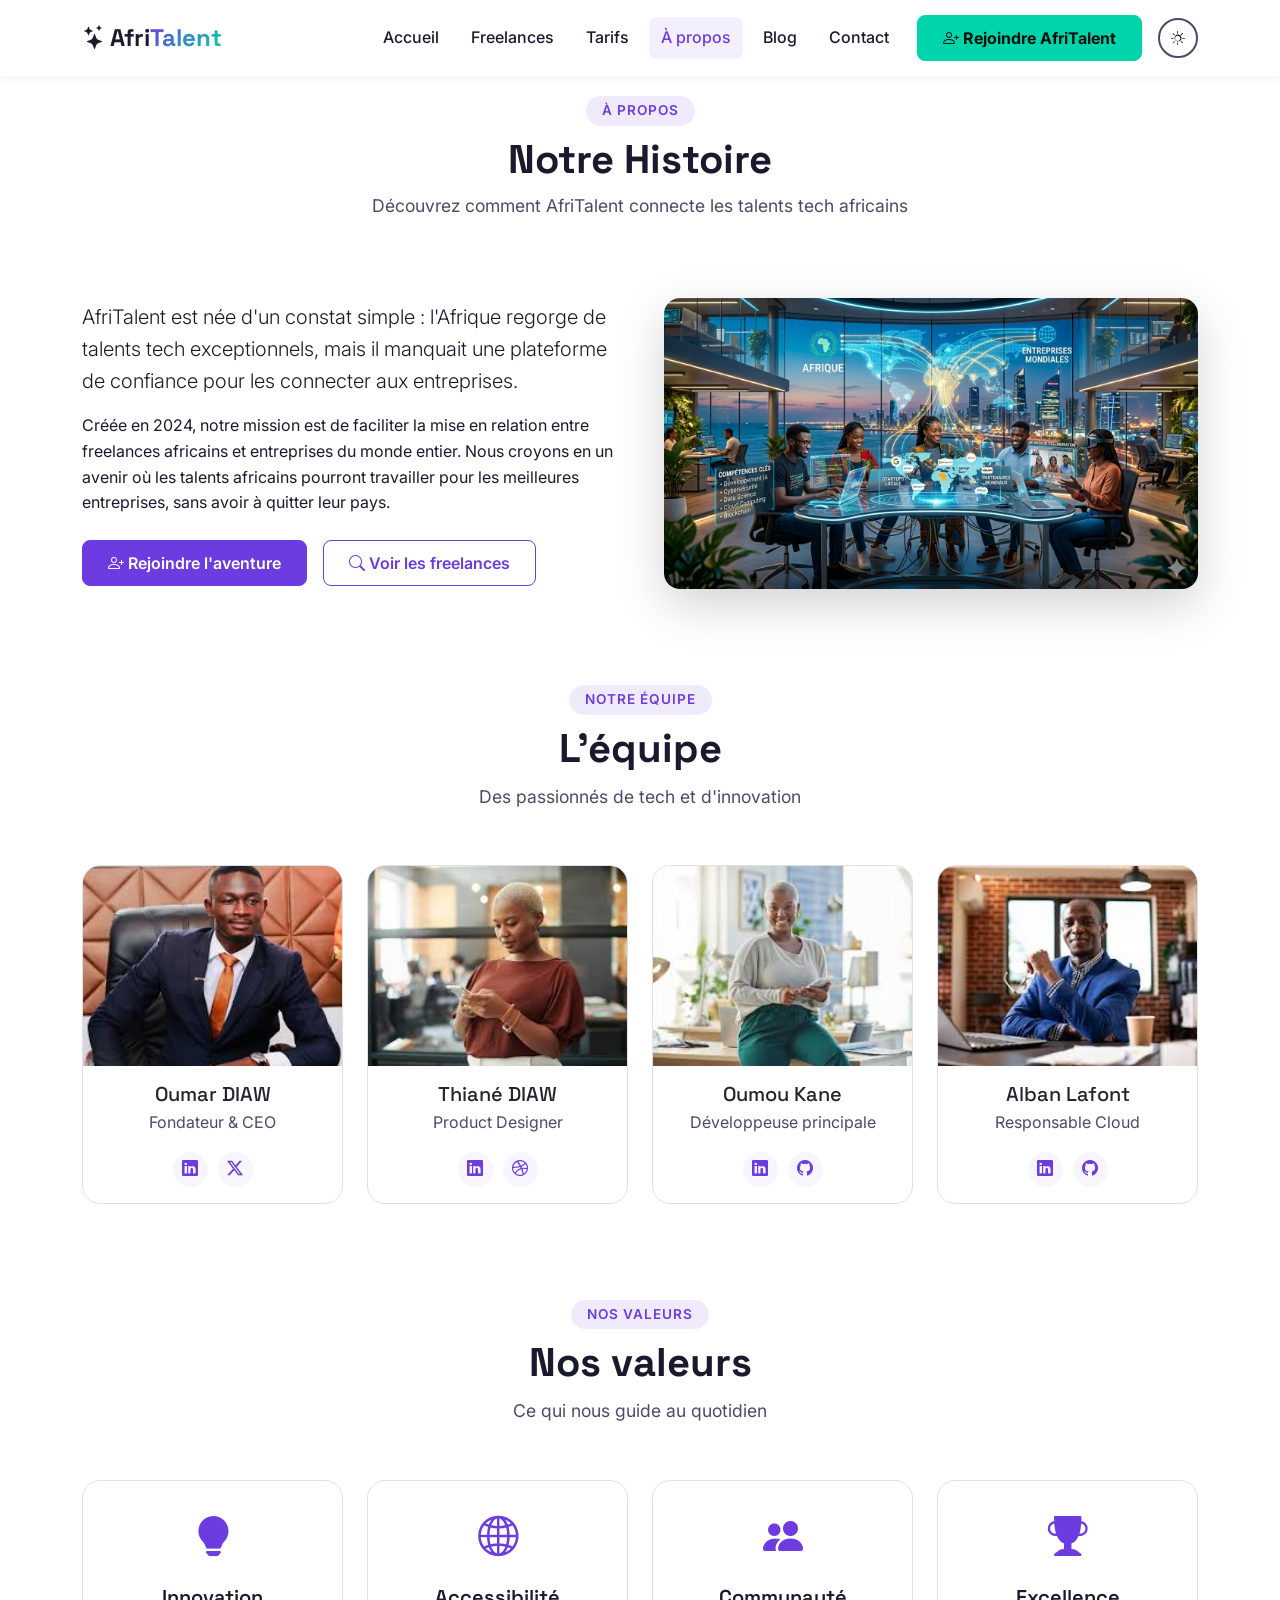
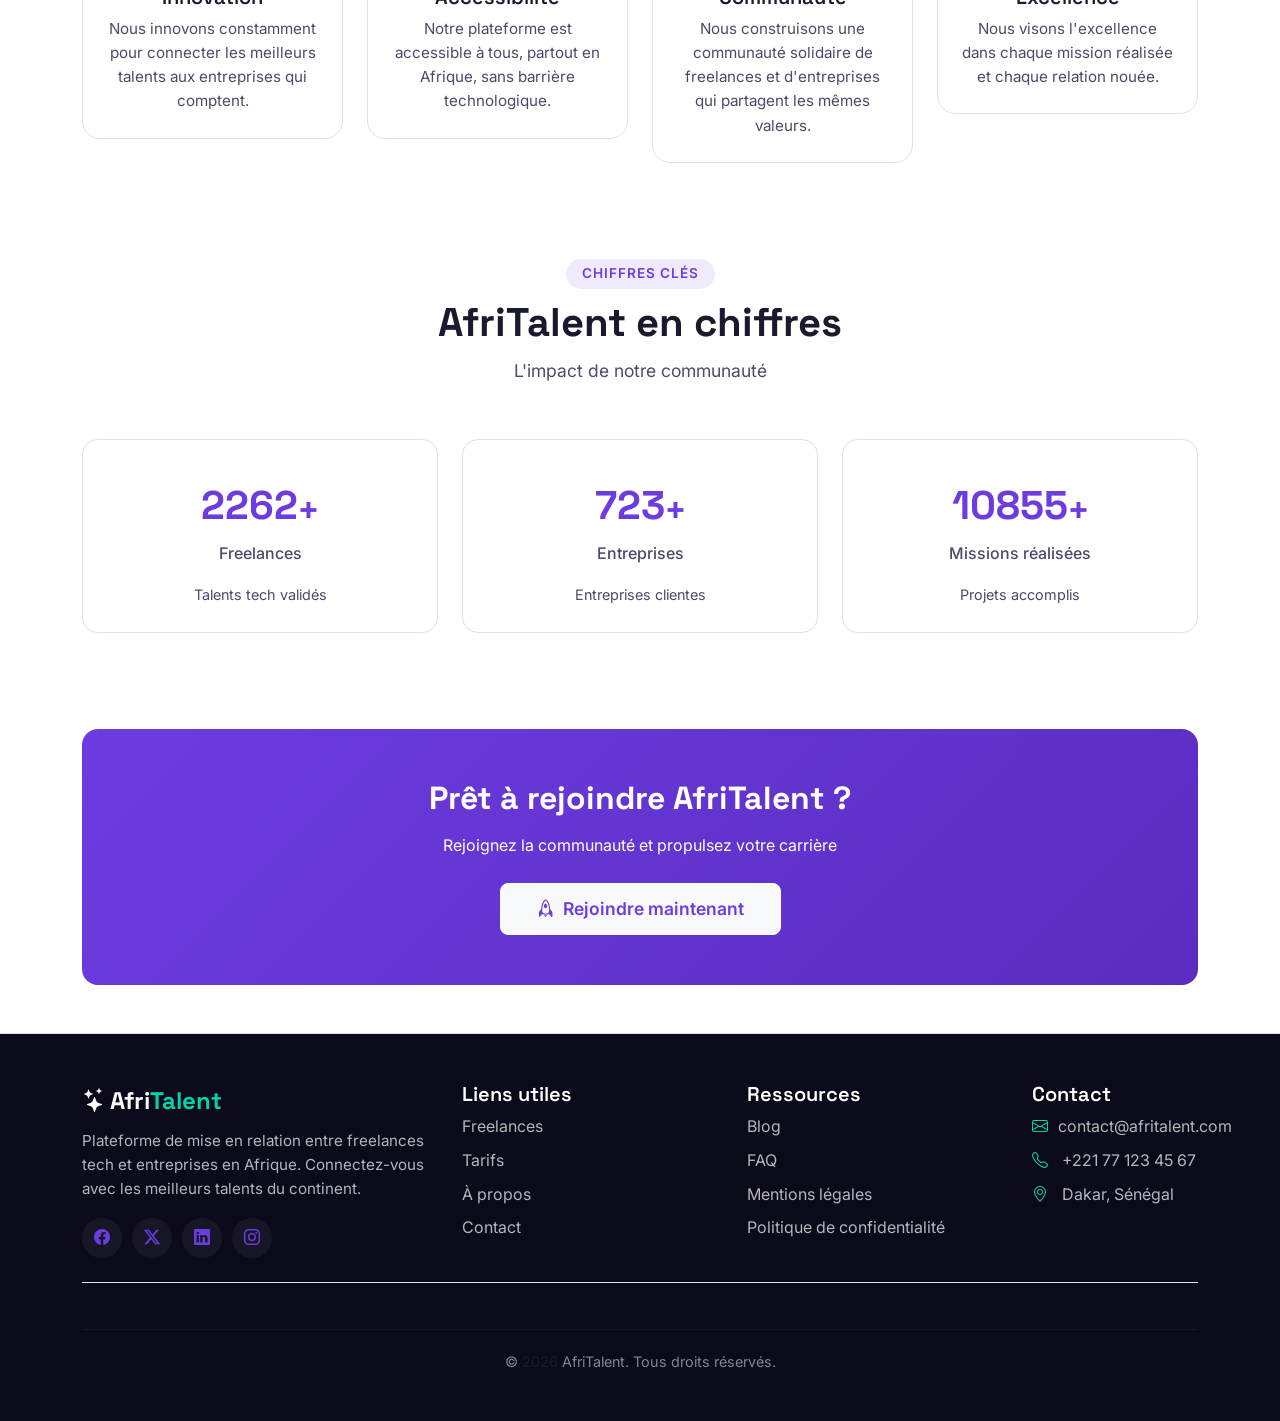
==== commit b6e3b545: "Mise à jour du site" ====
--- a/about.html
+++ b/about.html
@@ -4,6 +4,7 @@
     <meta charset="UTF-8">
     <meta name="viewport" content="width=device-width, initial-scale=1.0">
     <title>AfriTalent - À propos</title>
+    <!-- Google Font -->
     <link rel="preconnect" href="https://fonts.googleapis.com">
     <link rel="preconnect" href="https://fonts.gstatic.com" crossorigin>
     <link href="https://fonts.googleapis.com/css2?family=Inter:opsz,wght@14..32,100..900&family=Space+Grotesk:wght@500;700&display=swap" rel="stylesheet">
@@ -16,12 +17,14 @@
 </head>
 <body>
     <header>
+        <!-- ==================== NAVBAR ==================== -->
         <nav class="navbar navbar-expand-lg fixed-top" id="mainNavbar">
             <div class="container">
-                <a href="index.html" class="navbar-brand fw-bold" aria-label="Retour à l'accueil">
-                    <i class="bi bi-stars me-1"></i>AfriTalent
+                <a href="index.html" class="navbar-brand fw-bold" aria-label="Retour à l'accueil AfriTalent">
+                    <i class="bi bi-stars me-1"></i>Afri<span class="text-gradient">Talent</span>
                 </a>
-                <button class="navbar-toggler" type="button" data-bs-toggle="collapse" data-bs-target="#navbarContent" aria-label="Ouvrir le menu">
+                <button class="navbar-toggler" type="button" data-bs-toggle="collapse" data-bs-target="#navbarContent" 
+                        aria-controls="navbarContent" aria-expanded="false" aria-label="Ouvrir le menu">
                     <span class="navbar-toggler-icon"></span>
                 </button>
                 <div class="collapse navbar-collapse" id="navbarContent">
@@ -30,9 +33,14 @@
                         <li class="nav-item"><a href="freelances.html" class="nav-link">Freelances</a></li>
                         <li class="nav-item"><a href="tarifs.html" class="nav-link">Tarifs</a></li>
                         <li class="nav-item"><a href="about.html" class="nav-link active">À propos</a></li>
-                        <li class="nav-item"><a href="#" class="nav-link" aria-label="Page Blog">Blog</a></li>
+                        <li class="nav-item"><a href="#" class="nav-link" aria-label="Page Blog (à venir)">Blog</a></li>
                         <li class="nav-item"><a href="contact.html" class="nav-link">Contact</a></li>
-                        <li class="nav-item ms-lg-2"><a href="contact.html" class="btn btn-success">Rejoindre AfriTalent</a></li>
+                        <li class="nav-item ms-lg-2">
+                            <a href="contact.html" class="btn btn-success">
+                                <i class="bi bi-person-plus me-1"></i>Rejoindre AfriTalent
+                            </a>
+                        </li>
+                        <!-- Le bouton Dark Mode sera ajouté ici par JavaScript -->
                     </ul>
                 </div>
             </div>
@@ -40,201 +48,269 @@
     </header>
 
     <main class="pt-5">
-        <!-- SECTION NOTRE HISTOIRE -->
-        <section class="py-5">
-            <div class="container">
-                <div class="row align-items-center g-4">
+        <!-- ==================== SECTION NOTRE HISTOIRE ==================== -->
+        <section class="about-hero py-5">
+            <div class="container">
+                <div class="section-header text-center">
+                    <span class="section-tag">À propos</span>
+                    <h1 class="fw-bold">Notre Histoire</h1>
+                    <p class="section-subtitle">Découvrez comment AfriTalent connecte les talents tech africains</p>
+                </div>
+                <div class="row align-items-center g-5 mt-3">
                     <div class="col-12 col-lg-6">
-                        <h1 class="fw-bold">Notre Histoire</h1>
-                        <p>AfriTalent est née d'un constat simple : l'Afrique regorge de talents tech exceptionnels, mais il manquait une plateforme de confiance pour les connecter aux entreprises.</p>
-                        <p>Créée en 2024, notre mission est de faciliter la mise en relation entre freelances africains et entreprises du monde entier.</p>
+                        <p class="lead">
+                            AfriTalent est née d'un constat simple : l'Afrique regorge de talents tech exceptionnels, 
+                            mais il manquait une plateforme de confiance pour les connecter aux entreprises.
+                        </p>
+                        <p>
+                            Créée en 2024, notre mission est de faciliter la mise en relation entre freelances africains 
+                            et entreprises du monde entier. Nous croyons en un avenir où les talents africains pourront 
+                            travailler pour les meilleures entreprises, sans avoir à quitter leur pays.
+                        </p>
+                        <div class="d-flex gap-3 mt-4">
+                            <a href="contact.html" class="btn btn-primary">
+                                <i class="bi bi-person-plus me-1"></i>Rejoindre l'aventure
+                            </a>
+                            <a href="freelances.html" class="btn btn-outline-primary">
+                                <i class="bi bi-search me-1"></i>Voir les freelances
+                            </a>
+                        </div>
                     </div>
                     <div class="col-12 col-lg-6">
-                        <img src="images/futuriste.png" alt="Illustration représentant une équipe tech travaillant sur une plateforme moderne" class="img-fluid rounded-4">
-                    </div>
-                </div>
-            </div>
-        </section>
-
-        <!-- SECTION COMMENT ÇA MARCHE (Bento Grid) -->
-        <section class="py-5" id="how">
-            <div class="container">
-                <h2 class="fw-bold mb-4">Comment ça marche ?</h2>
-                <div class="bento-grid">
-                    <article class="bento-card">
-                        <p class="bento-step">01</p>
-                        <h2 class="h5"><i class="bi bi-person-plus me-1"></i>Créer un compte</h2>
-                        <p>Freelance ou entreprise, démarrez en une minute.</p>
-                    </article>
-                    <article class="bento-card bento-card--wide">
-                        <p class="bento-step">02</p>
-                        <h2 class="h5"><i class="bi bi-grid-1x2 me-1"></i>Choisir une catégorie</h2>
-                        <p>Web, UI/UX, Data, Devops, Contenus, Marketing et plus.</p>
-                    </article>
-                    <article class="bento-card">
-                        <p class="bento-step">03</p>
-                        <h2 class="h5"><i class="bi bi-chat-dots me-1"></i>Matcher et discuter</h2>
-                        <p>Comparer les profils, avis, tarifs et contacter rapidement.</p>
-                    </article>
-                    <article class="bento-card bento-card--tall">
-                        <p class="bento-step">04</p>
-                        <h2 class="h5"><i class="bi bi-rocket-takeoff me-1"></i>Lancer la mission</h2>
-                        <p>Paiement sécurisé, suivi de mission, facturation claire.</p>
-                    </article>
-                </div>
-            </div>
-        </section>
-
-        <!-- SECTION L'ÉQUIPE -->
-        <section class="py-5" id="team">
-            <div class="container">
-                <h2 class="fw-bold mb-4 text-center">L'équipe</h2>
-                <div class="row g-4">
-                    <div class="col-12 col-md-6 col-lg-3">
-                        <div class="card h-100 text-center">
-                            <img src="images/africain1.jpg" alt="Portrait de Oumar DIAW, Fondateur" class="card-img-top">
+                        <img src="images/futuriste.png" alt="Illustration représentant une équipe tech africaine travaillant sur une plateforme moderne" class="img-fluid rounded-4 shadow-lg">
+                    </div>
+                </div>
+            </div>
+        </section>
+
+        <!-- ==================== SECTION L'ÉQUIPE ==================== -->
+        <section class="team-section py-5" id="team">
+            <div class="container">
+                <div class="section-header text-center">
+                    <span class="section-tag">Notre équipe</span>
+                    <h2 class="fw-bold">L'équipe</h2>
+                    <p class="section-subtitle">Des passionnés de tech et d'innovation</p>
+                </div>
+                <div class="row g-4 mt-3">
+                    <!-- Membre 1 - CEO -->
+                    <div class="col-12 col-md-6 col-lg-3">
+                        <div class="card team-card h-100 text-center">
+                            <img src="images/africain1.jpg" alt="Portrait de Oumar DIAW, Fondateur et CEO d'AfriTalent" class="card-img-top team-avatar">
                             <div class="card-body">
-                                <h3 class="h5">Oumar DIAW</h3>
-                                <p class="text-secondary">Fondateur & CEO</p>
-                            </div>
-                        </div>
-                    </div>
-                    <div class="col-12 col-md-6 col-lg-3">
-                        <div class="card h-100 text-center">
-                            <img src="images/femm2.jpg" alt="Portrait de Thiané DIAW, Designer Product" class="card-img-top">
+                                <h3 class="h5 mb-1">Oumar DIAW</h3>
+                                <p class="text-muted team-role">Fondateur & CEO</p>
+                                <div class="team-social">
+                                    <a href="#" aria-label="LinkedIn de Oumar DIAW"><i class="bi bi-linkedin"></i></a>
+                                    <a href="#" aria-label="Twitter de Oumar DIAW"><i class="bi bi-twitter-x"></i></a>
+                                </div>
+                            </div>
+                        </div>
+                    </div>
+
+                    <!-- Membre 2 - Designer -->
+                    <div class="col-12 col-md-6 col-lg-3">
+                        <div class="card team-card h-100 text-center">
+                            <img src="images/femm2.jpg" alt="Portrait de Thiané DIAW, Product Designer chez AfriTalent" class="card-img-top team-avatar">
                             <div class="card-body">
-                                <h3 class="h5">Thiané DIAW</h3>
-                                <p class="text-secondary">Designer Product</p>
-                            </div>
-                        </div>
-                    </div>
-                    <div class="col-12 col-md-6 col-lg-3">
-                        <div class="card h-100 text-center">
-                            <img src="images/femm1.jpg" alt="Portrait de Oumou Kane, Développeuse principale" class="card-img-top">
+                                <h3 class="h5 mb-1">Thiané DIAW</h3>
+                                <p class="text-muted team-role">Product Designer</p>
+                                <div class="team-social">
+                                    <a href="#" aria-label="LinkedIn de Thiané DIAW"><i class="bi bi-linkedin"></i></a>
+                                    <a href="#" aria-label="Dribbble de Thiané DIAW"><i class="bi bi-dribbble"></i></a>
+                                </div>
+                            </div>
+                        </div>
+                    </div>
+
+                    <!-- Membre 3 - Développeuse -->
+                    <div class="col-12 col-md-6 col-lg-3">
+                        <div class="card team-card h-100 text-center">
+                            <img src="images/femm1.jpg" alt="Portrait de Oumou Kane, Développeuse principale chez AfriTalent" class="card-img-top team-avatar">
                             <div class="card-body">
-                                <h3 class="h5">Oumou Kane</h3>
-                                <p class="text-secondary">Développeuse principale</p>
-                            </div>
-                        </div>
-                    </div>
-                    <div class="col-12 col-md-6 col-lg-3">
-                        <div class="card h-100 text-center">
-                            <img src="images/homm2.jpg" alt="Portrait de Alban Lafont, Responsable Cloud" class="card-img-top">
+                                <h3 class="h5 mb-1">Oumou Kane</h3>
+                                <p class="text-muted team-role">Développeuse principale</p>
+                                <div class="team-social">
+                                    <a href="#" aria-label="LinkedIn de Oumou Kane"><i class="bi bi-linkedin"></i></a>
+                                    <a href="#" aria-label="GitHub de Oumou Kane"><i class="bi bi-github"></i></a>
+                                </div>
+                            </div>
+                        </div>
+                    </div>
+
+                    <!-- Membre 4 - Responsable Cloud -->
+                    <div class="col-12 col-md-6 col-lg-3">
+                        <div class="card team-card h-100 text-center">
+                            <img src="images/homm2.jpg" alt="Portrait de Alban Lafont, Responsable Cloud chez AfriTalent" class="card-img-top team-avatar">
                             <div class="card-body">
-                                <h3 class="h5">Alban Lafont</h3>
-                                <p class="text-secondary">Responsable Cloud</p>
-                            </div>
-                        </div>
-                    </div>
-                </div>
-            </div>
-        </section>
-
-        <!-- SECTION NOS VALEURS -->
-        <section class="py-5" id="values">
-            <div class="container">
-                <h2 class="fw-bold mb-4 text-center">Nos valeurs</h2>
-                <div class="row g-4">
-                    <div class="col-12 col-md-6 col-lg-3">
-                        <div class="text-center p-3">
-                            <i class="bi bi-lightbulb-fill fs-1 text-primary"></i>
+                                <h3 class="h5 mb-1">Alban Lafont</h3>
+                                <p class="text-muted team-role">Responsable Cloud</p>
+                                <div class="team-social">
+                                    <a href="#" aria-label="LinkedIn de Alban Lafont"><i class="bi bi-linkedin"></i></a>
+                                    <a href="#" aria-label="GitHub de Alban Lafont"><i class="bi bi-github"></i></a>
+                                </div>
+                            </div>
+                        </div>
+                    </div>
+                </div>
+            </div>
+        </section>
+
+        <!-- ==================== SECTION NOS VALEURS ==================== -->
+        <section class="values-section py-5" id="values">
+            <div class="container">
+                <div class="section-header text-center">
+                    <span class="section-tag">Nos valeurs</span>
+                    <h2 class="fw-bold">Nos valeurs</h2>
+                    <p class="section-subtitle">Ce qui nous guide au quotidien</p>
+                </div>
+                <div class="row g-4 mt-3">
+                    <!-- Valeur 1 : Innovation -->
+                    <div class="col-12 col-md-6 col-lg-3">
+                        <div class="value-card text-center p-4">
+                            <div class="value-icon"><i class="bi bi-lightbulb-fill"></i></div>
                             <h3 class="h5 mt-3">Innovation</h3>
-                            <p>Nous innovons constamment pour connecter les meilleurs talents.</p>
-                        </div>
-                    </div>
-                    <div class="col-12 col-md-6 col-lg-3">
-                        <div class="text-center p-3">
-                            <i class="bi bi-globe2 fs-1 text-primary"></i>
+                            <p class="mb-0">Nous innovons constamment pour connecter les meilleurs talents aux entreprises qui comptent.</p>
+                        </div>
+                    </div>
+
+                    <!-- Valeur 2 : Accessibilité -->
+                    <div class="col-12 col-md-6 col-lg-3">
+                        <div class="value-card text-center p-4">
+                            <div class="value-icon"><i class="bi bi-globe2"></i></div>
                             <h3 class="h5 mt-3">Accessibilité</h3>
-                            <p>Notre plateforme est accessible à tous, partout en Afrique.</p>
-                        </div>
-                    </div>
-                    <div class="col-12 col-md-6 col-lg-3">
-                        <div class="text-center p-3">
-                            <i class="bi bi-people-fill fs-1 text-primary"></i>
+                            <p class="mb-0">Notre plateforme est accessible à tous, partout en Afrique, sans barrière technologique.</p>
+                        </div>
+                    </div>
+
+                    <!-- Valeur 3 : Communauté -->
+                    <div class="col-12 col-md-6 col-lg-3">
+                        <div class="value-card text-center p-4">
+                            <div class="value-icon"><i class="bi bi-people-fill"></i></div>
                             <h3 class="h5 mt-3">Communauté</h3>
-                            <p>Nous construisons une communauté forte de freelances et entreprises.</p>
-                        </div>
-                    </div>
-                    <div class="col-12 col-md-6 col-lg-3">
-                        <div class="text-center p-3">
-                            <i class="bi bi-trophy-fill fs-1 text-primary"></i>
+                            <p class="mb-0">Nous construisons une communauté solidaire de freelances et d'entreprises qui partagent les mêmes valeurs.</p>
+                        </div>
+                    </div>
+
+                    <!-- Valeur 4 : Excellence -->
+                    <div class="col-12 col-md-6 col-lg-3">
+                        <div class="value-card text-center p-4">
+                            <div class="value-icon"><i class="bi bi-trophy-fill"></i></div>
                             <h3 class="h5 mt-3">Excellence</h3>
-                            <p>Nous visons l'excellence dans chaque mission réalisée.</p>
-                        </div>
-                    </div>
-                </div>
-            </div>
-        </section>
-
-        <!-- SECTION CHIFFRES CLÉS -->
-        <section class="py-5" id="stats">
-            <div class="container">
-                <h2 class="fw-bold mb-4 text-center">AfriTalent en chiffres</h2>
-                <div class="row text-center g-4">
+                            <p class="mb-0">Nous visons l'excellence dans chaque mission réalisée et chaque relation nouée.</p>
+                        </div>
+                    </div>
+                </div>
+            </div>
+        </section>
+
+        <!-- ==================== SECTION CHIFFRES CLÉS (BENTO GRID avec compteurs) ==================== -->
+        <section class="stats-section py-5" id="stats">
+            <div class="container">
+                <div class="section-header text-center">
+                    <span class="section-tag">Chiffres clés</span>
+                    <h2 class="fw-bold">AfriTalent en chiffres</h2>
+                    <p class="section-subtitle">L'impact de notre communauté</p>
+                </div>
+                <div class="row g-4 mt-3">
                     <div class="col-12 col-md-4">
-                        <div class="p-4 rounded-4 border">
-                            <div class="display-4 fw-bold text-primary"><span class="counter" data-target="2500">0</span>+</div>
-                            <p>Freelances</p>
+                        <div class="stat-card-bento text-center p-4 rounded-4">
+                            <div class="stat-number">
+                                <span class="counter" data-target="2500">0</span><span class="stat-suffix">+</span>
+                            </div>
+                            <p class="stat-label">Freelances</p>
+                            <span class="stat-description">Talents tech validés</span>
                         </div>
                     </div>
                     <div class="col-12 col-md-4">
-                        <div class="p-4 rounded-4 border">
-                            <div class="display-4 fw-bold text-primary"><span class="counter" data-target="800">0</span>+</div>
-                            <p>Entreprises</p>
+                        <div class="stat-card-bento text-center p-4 rounded-4">
+                            <div class="stat-number">
+                                <span class="counter" data-target="800">0</span><span class="stat-suffix">+</span>
+                            </div>
+                            <p class="stat-label">Entreprises</p>
+                            <span class="stat-description">Entreprises clientes</span>
                         </div>
                     </div>
                     <div class="col-12 col-md-4">
-                        <div class="p-4 rounded-4 border">
-                            <div class="display-4 fw-bold text-primary"><span class="counter" data-target="12000">0</span>+</div>
-                            <p>Missions réalisées</p>
-                        </div>
-                    </div>
+                        <div class="stat-card-bento text-center p-4 rounded-4">
+                            <div class="stat-number">
+                                <span class="counter" data-target="12000">0</span><span class="stat-suffix">+</span>
+                            </div>
+                            <p class="stat-label">Missions réalisées</p>
+                            <span class="stat-description">Projets accomplis</span>
+                        </div>
+                    </div>
+                </div>
+            </div>
+        </section>
+
+        <!-- ==================== CTA FINAL ==================== -->
+        <section class="cta-section py-5" id="cta">
+            <div class="container">
+                <div class="cta-banner text-center p-5 rounded-4">
+                    <h2 class="fw-bold mb-3">Prêt à rejoindre AfriTalent ?</h2>
+                    <p class="mb-4">Rejoignez la communauté et propulsez votre carrière</p>
+                    <a href="contact.html" class="btn btn-light btn-lg">
+                        <i class="bi bi-rocket me-2"></i>Rejoindre maintenant
+                    </a>
                 </div>
             </div>
         </section>
     </main>
 
-    <!-- Footer -->
-    <footer class="py-5 border-top">
+    <!-- ==================== FOOTER ==================== -->
+    <footer class="py-5 border-top footer">
         <div class="container">
             <div class="row g-4">
                 <div class="col-12 col-lg-4">
-                    <p class="fw-bold mb-2"><i class="bi bi-stars me-1"></i>AfriTalent</p>
-                    <p>Plateforme fictive de mise en relation entre freelances tech et entreprises en Afrique.</p>
+                    <p class="fw-bold mb-2 footer-brand"><i class="bi bi-stars me-1"></i>Afri<span>Talent</span></p>
+                    <p class="footer-description">Plateforme de mise en relation entre freelances tech et entreprises en Afrique. Connectez-vous avec les meilleurs talents du continent.</p>
+                    <div class="social-links">
+                        <a href="#" aria-label="Facebook"><i class="bi bi-facebook"></i></a>
+                        <a href="#" aria-label="Twitter"><i class="bi bi-twitter-x"></i></a>
+                        <a href="#" aria-label="LinkedIn"><i class="bi bi-linkedin"></i></a>
+                        <a href="#" aria-label="Instagram"><i class="bi bi-instagram"></i></a>
+                    </div>
                 </div>
                 <div class="col-6 col-lg-3">
-                    <p class="fw-semibold mb-2">Liens utiles</p>
-                    <ul class="list-unstyled mb-0">
+                    <h5 class="fw-semibold mb-2">Liens utiles</h5>
+                    <ul class="list-unstyled mb-0 footer-links">
                         <li><a href="freelances.html">Freelances</a></li>
                         <li><a href="tarifs.html">Tarifs</a></li>
                         <li><a href="about.html">À propos</a></li>
+                        <li><a href="contact.html">Contact</a></li>
                     </ul>
                 </div>
                 <div class="col-6 col-lg-3">
-                    <p class="fw-semibold mb-2">Ressources</p>
-                    <ul class="list-unstyled mb-0">
+                    <h5 class="fw-semibold mb-2">Ressources</h5>
+                    <ul class="list-unstyled mb-0 footer-links">
                         <li><a href="#">Blog</a></li>
-                        <li><a href="contact.html">Support</a></li>
+                        <li><a href="#">FAQ</a></li>
+                        <li><a href="#">Mentions légales</a></li>
+                        <li><a href="#">Politique de confidentialité</a></li>
                     </ul>
                 </div>
-                <div class="col-12 col-lg-3">
-                    <p class="fw-semibold mb-2">Contact</p>
-                    <p>contact@afritalent.sn</p>
-                    <div class="d-flex gap-2">
-                        <a href="#" class="btn btn-outline-secondary btn-sm" aria-label="Facebook"><i class="bi bi-facebook"></i></a>
-                        <a href="#" class="btn btn-outline-secondary btn-sm" aria-label="X"><i class="bi bi-x"></i></a>
-                        <a href="#" class="btn btn-outline-secondary btn-sm" aria-label="LinkedIn"><i class="bi bi-linkedin"></i></a>
-                    </div>
+                <div class="col-12 col-lg-2">
+                    <h5 class="fw-semibold mb-2">Contact</h5>
+                    <ul class="list-unstyled footer-contact">
+                        <li><i class="bi bi-envelope"></i> contact@afritalent.com</li>
+                        <li><i class="bi bi-telephone"></i> +221 77 123 45 67</li>
+                        <li><i class="bi bi-geo-alt"></i> Dakar, Sénégal</li>
+                    </ul>
                 </div>
             </div>
             <div class="text-center mt-4 pt-3 border-top">
-                <p class="mb-0">&copy; <span id="year">2026</span> AfriTalent. Tous droits réservés.</p>
+                <p class="mb-0 footer-copyright">
+                    &copy; <span id="currentYear">2026</span> AfriTalent. Tous droits réservés.
+                </p>
             </div>
         </div>
     </footer>
 
+    <!-- ==================== BACK TO TOP BUTTON (ajouté par JS) ==================== -->
+
+    <!-- Bootstrap 5 JS -->
     <script src="https://cdn.jsdelivr.net/npm/bootstrap@5.3.3/dist/js/bootstrap.bundle.min.js"></script>
+    <!-- JavaScript personnalisé -->
     <script src="js/main.js"></script>
 </body>
 </html>
--- a/css/style.css
+++ b/css/style.css
@@ -1,468 +1,469 @@
-/* ==================== VARIABLES CSS ==================== */
+/* ============================================================
+   AfriTalent - style.css
+   Version complète corrigée
+   ============================================================ */
+
+/* ============================================================
+   VARIABLES CSS
+   ============================================================ */
 :root {
-    /* Mode sombre */
-    --color-bg: #0b1220;
-    --color-surface: #121b2e;
-    --color-text: #eaf0ff;
-    --color-muted: rgba(234, 240, 255, 0.70);
-    --color-accent: #2dffb7;
-    --color-accent-2: #6c63ff;
-    --color-border: rgba(234, 240, 255, 0.12);
+    --primary: #6C3CE1;
+    --primary-dark: #5A2DBF;
+    --primary-light: #8B6BF0;
+    --secondary: #00D4AA;
+    --accent: #FF6B6B;
+    --dark: #0b1220;
+    --surface: #121b2e;
+    --text: #eaf0ff;
+    --muted: rgba(234,240,255,0.7);
+    --border: rgba(234,240,255,0.12);
+    --font-title: 'Space Grotesk', sans-serif;
+    --font-body: 'Inter', sans-serif;
+    --radius: 18px;
+    --radius-sm: 8px;
+    --radius-md: 16px;
+    --radius-lg: 24px;
+    --shadow: 0 8px 40px rgba(108,60,225,0.2);
+    --shadow-sm: 0 2px 8px rgba(0,0,0,0.05);
+    --shadow-md: 0 4px 20px rgba(108,60,225,0.12);
+    --nav-height: 76px;
     
-    /* Tailles et polices */
-    --radius: 18px;
-    --font-title: "Space Grotesk", system-ui, -apple-system, sans-serif;
-    --font-body: "Inter", system-ui, -apple-system, sans-serif;
-    --nav-height: 76px;
+    /* Couleurs mode clair */
+    --light-text: #1A1A2E;
+    --light-muted: #4a4a6a;
+    --light-bg: #ffffff;
+    --light-gray: #f8f7fc;
+    --light-border: #dee2e6;
+    --light-card: #ffffff;
 }
 
-/* ==================== RESET ==================== */
-*, *::before, *::after {
-    box-sizing: border-box;
+/* ============================================================
+   RESET & BASE
+   ============================================================ */
+*,*::before,*::after{box-sizing:border-box;margin:0;padding:0}
+body{font-family:var(--font-body);color:var(--light-text);background:var(--light-bg);line-height:1.6;transition:background .3s,color .3s}
+h1,h2,h3,h4,h5,h6{font-family:var(--font-title);font-weight:700;color:var(--light-text)}
+p,span,li,label,div{color:var(--light-text)}
+.text-secondary{color:var(--light-muted)!important}
+.text-muted{color:var(--light-muted)!important}
+a:not(.btn):not(.nav-link){color:var(--primary);text-decoration:none;transition:.2s}
+a:not(.btn):not(.nav-link):hover{color:var(--primary-dark)}
+img{max-width:100%;height:auto}
+
+/* ============================================================
+   UTILITAIRES
+   ============================================================ */
+.text-gradient{background:linear-gradient(135deg,var(--primary),var(--secondary));-webkit-background-clip:text;-webkit-text-fill-color:transparent;background-clip:text}
+.section-tag{display:inline-block;background:rgba(108,60,225,0.1);color:var(--primary);padding:4px 16px;border-radius:20px;font-size:.85rem;font-weight:600;text-transform:uppercase;letter-spacing:1px;margin-bottom:10px}
+.section-header{margin-bottom:30px;text-align:center}
+.section-header h2{font-size:2.5rem;font-weight:700;color:var(--light-text);margin-bottom:10px}
+.section-subtitle{color:var(--light-muted);font-size:1.1rem}
+.section-tag{display:inline-block;background:rgba(108,60,225,0.1);color:var(--primary);padding:4px 16px;border-radius:20px;font-size:.85rem;font-weight:600;text-transform:uppercase;letter-spacing:1px;margin-bottom:10px}
+
+/* ============================================================
+   NAVBAR
+   ============================================================ */
+#mainNavbar{min-height:var(--nav-height);background:rgba(255,255,255,0.95)!important;backdrop-filter:blur(10px);-webkit-backdrop-filter:blur(10px);transition:.3s;box-shadow:0 2px 10px rgba(0,0,0,0.05);padding:8px 0}
+#mainNavbar .navbar-brand{font-family:var(--font-title);font-size:1.5rem;font-weight:700;color:var(--light-text)!important}
+#mainNavbar .navbar-brand .text-gradient{background:linear-gradient(135deg,var(--primary),var(--secondary));-webkit-background-clip:text;-webkit-text-fill-color:transparent;background-clip:text}
+#mainNavbar .nav-link{color:var(--light-text)!important;font-weight:500;padding:8px 12px;border-radius:var(--radius-sm);transition:.2s}
+#mainNavbar .nav-link:hover{color:var(--primary)!important}
+#mainNavbar .nav-link.active{color:var(--primary)!important;background:rgba(108,60,225,0.08)}
+#mainNavbar.navbar-scrolled{background:rgba(255,255,255,0.98)!important;box-shadow:0 4px 30px rgba(0,0,0,0.08);padding:4px 0}
+
+/* Dark Mode Toggle */
+.theme-toggle{border:2px solid var(--light-muted);color:var(--light-text);border-radius:50%;width:40px;height:40px;display:flex;align-items:center;justify-content:center;padding:0;transition:.3s;background:transparent;cursor:pointer}
+.theme-toggle:hover{background:var(--primary);border-color:var(--primary);color:#fff}
+
+/* ============================================================
+   FADE-IN SECTIONS
+   ============================================================ */
+.fade-in-section{opacity:0;transform:translateY(40px);transition:opacity .8s ease,transform .8s ease}
+.fade-in-section.is-visible{opacity:1;transform:translateY(0)}
+
+/* ============================================================
+   COMPTEURS ANIMÉS
+   ============================================================ */
+.counter{font-family:var(--font-title);font-weight:700;color:var(--primary);font-size:2.5rem}
+.stat-suffix{font-size:2rem;font-weight:700;color:var(--primary)}
+.stat-label{font-weight:500;color:var(--light-muted)}
+.stat-number{font-size:3rem;font-weight:700;color:var(--primary)}
+.stat-description{color:var(--light-muted);font-size:.9rem}
+
+/* ============================================================
+   RETOUR EN HAUT
+   ============================================================ */
+#backToTop{position:fixed;bottom:30px;right:30px;width:50px;height:50px;border-radius:50%;background:var(--primary);color:#fff;border:none;font-size:1.5rem;cursor:pointer;opacity:0;visibility:hidden;transform:translateY(20px);transition:.3s;z-index:9999;box-shadow:0 4px 20px rgba(108,60,225,0.3)}
+#backToTop.show{opacity:1;visibility:visible;transform:translateY(0)}
+#backToTop:hover{background:var(--primary-dark);transform:translateY(-3px)}
+
+/* ============================================================
+   HERO SECTION
+   ============================================================ */
+#hero{padding:100px 0 60px;background:linear-gradient(180deg,var(--light-gray),var(--light-bg))}
+.hero-title{font-family:var(--font-title);font-weight:700;line-height:1.1;color:var(--light-text)}
+.hero-subtitle{color:var(--light-muted)}
+.highlight-text{color:var(--primary);font-weight:600}
+
+/* ============================================================
+   STATISTIQUES
+   ============================================================ */
+.stat-card{background:var(--light-card);border-radius:var(--radius);border:1px solid var(--light-border)!important;transition:.3s;padding:20px}
+.stat-card:hover{transform:translateY(-5px);box-shadow:var(--shadow-md)}
+.stat-card .counter{color:var(--primary)}
+.stat-card .stat-suffix{color:var(--primary)}
+.stat-card .stat-label{color:var(--light-muted)}
+
+/* ============================================================
+   SECTION COMMENT ÇA MARCHE - BENTO GRID (CORRIGÉ)
+   ============================================================ */
+#how{background:var(--light-gray);padding:60px 0}
+.bento-grid{display:grid;grid-template-columns:repeat(12,1fr);gap:20px;margin-top:20px}
+.bento-card{grid-column:span 6;padding:30px;background:var(--light-card)!important;border-radius:var(--radius);border:1px solid var(--light-border)!important;transition:all .3s ease;box-shadow:var(--shadow-sm)}
+.bento-card:hover{transform:translateY(-5px);box-shadow:var(--shadow-md);border-color:var(--primary)!important}
+.bento-step{font-family:var(--font-title);font-size:2.5rem;font-weight:700;color:rgba(108,60,225,0.12)!important;display:block;margin-bottom:5px;line-height:1}
+.bento-icon{font-size:2rem;color:var(--primary)!important;display:block;margin-bottom:10px}
+.bento-card h3{font-family:var(--font-title);font-weight:700;font-size:1.2rem;color:var(--light-text)!important;margin-bottom:8px}
+.bento-card p{font-family:var(--font-body);font-size:.95rem;color:var(--light-muted)!important;line-height:1.6;margin:0}
+.bento-card--wide{grid-column:span 8}
+.bento-card--tall{grid-row:span 2;grid-column:span 4}
+
+/* ============================================================
+   CATÉGORIES
+   ============================================================ */
+#categories{background:var(--light-bg);padding:60px 0}
+.category-card{background:var(--light-card);border:1px solid var(--light-border);border-radius:var(--radius);transition:all .3s ease;cursor:pointer;position:relative;overflow:hidden}
+.category-card::after{content:'';position:absolute;top:0;left:0;right:0;height:4px;background:linear-gradient(90deg,var(--primary),var(--secondary));transform:scaleX(0);transition:.3s}
+.category-card:hover{transform:translateY(-8px);box-shadow:var(--shadow);border-color:var(--primary)}
+.category-card:hover::after{transform:scaleX(1)}
+.category-icon{font-size:2.5rem;color:var(--primary);display:block;margin-bottom:10px}
+.category-card h3{font-weight:600;color:var(--light-text);margin-bottom:5px}
+.category-card p{color:var(--light-muted);font-size:.9rem;margin:0}
+.category-count{color:var(--light-muted);font-size:.85rem}
+.category-count i{color:var(--primary)}
+
+/* ============================================================
+   TÉMOIGNAGES
+   ============================================================ */
+#testimonials{background:var(--light-gray);padding:60px 0}
+.testimonial-card{background:var(--light-card);border-radius:var(--radius);max-width:700px;margin:0 auto;border:1px solid var(--light-border);padding:30px;box-shadow:var(--shadow-sm)}
+.testimonial-quote{font-size:1.1rem;font-style:italic;color:var(--light-text);line-height:1.6}
+.testimonial-stars{color:#FFB800;font-size:1.2rem;letter-spacing:2px;margin-bottom:15px}
+#testimonialCarousel .carousel-control-prev,#testimonialCarousel .carousel-control-next{width:40px;height:40px;background:var(--primary);border-radius:50%;top:50%;transform:translateY(-50%);opacity:1}
+#testimonialCarousel .carousel-control-prev{left:-20px}
+#testimonialCarousel .carousel-control-next{right:-20px}
+#testimonialCarousel .carousel-control-prev-icon,#testimonialCarousel .carousel-control-next-icon{width:20px;height:20px}
+
+/* ============================================================
+   CTA
+   ============================================================ */
+#cta{padding:60px 0}
+.cta-banner{background:linear-gradient(135deg,var(--primary),var(--primary-dark));color:#fff;border-radius:var(--radius-lg);padding:50px!important}
+.cta-banner h2,.cta-banner p{color:#fff!important}
+.cta-banner .btn-light{color:var(--primary);font-weight:600;padding:12px 36px}
+.cta-banner .btn-light:hover{transform:translateY(-3px);box-shadow:var(--shadow)}
+
+/* ============================================================
+   PAGE HEADER
+   ============================================================ */
+.page-header{padding:80px 0 40px;background:linear-gradient(180deg,var(--light-gray),var(--light-bg))}
+.page-header h1{color:var(--light-text);font-size:3rem;font-weight:700}
+.page-header p{color:var(--light-muted)}
+
+/* ============================================================
+   FOOTER
+   ============================================================ */
+.footer{background:#0A0A1A;color:rgba(255,255,255,0.8);padding:60px 0 30px}
+.footer-brand{font-family:var(--font-title);font-size:1.5rem;color:#fff}
+.footer-brand span{color:var(--secondary)}
+.footer-description{color:rgba(255,255,255,0.7)!important;font-size:.95rem;line-height:1.6}
+.footer h5{color:#fff;font-weight:600;margin-bottom:15px}
+.footer-links li{margin-bottom:8px}
+.footer-links a{color:rgba(255,255,255,0.7)!important;transition:.2s}
+.footer-links a:hover{color:var(--secondary)!important}
+.footer-contact li{color:rgba(255,255,255,0.7)!important;display:flex;align-items:center;gap:10px;margin-bottom:8px}
+.footer-contact i{color:var(--secondary);width:20px}
+.social-links{display:flex;gap:10px;margin-top:15px}
+.social-links a{display:flex;align-items:center;justify-content:center;width:40px;height:40px;border-radius:50%;background:rgba(255,255,255,0.05);color:rgba(255,255,255,0.7);transition:.3s}
+.social-links a:hover{background:var(--primary);color:#fff;transform:translateY(-3px)}
+.footer-copyright{color:rgba(255,255,255,0.5)!important;font-size:.9rem;margin-top:30px;padding-top:20px;border-top:1px solid rgba(255,255,255,0.05)}
+.footer-copyright .credit{color:rgba(255,255,255,0.3)!important}
+
+/* ============================================================
+   FREELANCES - FILTRES
+   ============================================================ */
+#filters-section{background:var(--light-bg);padding:20px 0}
+.freelance-card{transition:opacity .3s,transform .3s}
+.freelance-card-inner{background:var(--light-card);border:1px solid var(--light-border);border-radius:var(--radius);transition:all .3s ease;height:100%;overflow:hidden}
+.freelance-card-inner:hover{transform:translateY(-5px);box-shadow:var(--shadow);border-color:var(--primary)}
+.freelance-card-inner .card-img-top{height:200px;object-fit:cover}
+.freelance-rating{color:#FFB800;margin-bottom:10px}
+.rating-number{color:var(--light-muted);font-weight:600;margin-left:5px}
+.freelance-specialty{color:var(--primary);font-weight:600;font-size:.9rem}
+.freelance-bio{color:var(--light-muted);font-size:.9rem;margin:10px 0}
+.freelance-price{margin:15px 0}
+.freelance-price .price{font-size:1.5rem;font-weight:700;color:var(--primary)}
+.freelance-price .per-hour{color:var(--light-muted);font-size:.9rem}
+
+/* Filtres */
+.filters-wrapper{display:flex;align-items:center;gap:15px;flex-wrap:wrap;padding:20px 0}
+.filter-label{font-weight:600;color:var(--light-text);margin:0}
+#categoryFilter{max-width:300px;border-radius:var(--radius-sm);background:var(--light-card);border:1px solid var(--light-border);color:var(--light-text)}
+.filter-btn{background:var(--light-gray);border:1px solid var(--light-border);color:var(--light-text);border-radius:20px;padding:6px 16px;transition:.3s;font-size:.85rem;cursor:pointer}
+.filter-btn:hover{background:var(--primary);border-color:var(--primary);color:#fff}
+.filter-btn.active{background:var(--primary);border-color:var(--primary);color:#fff}
+#resultCount{color:var(--light-muted)}
+#visibleCount{color:var(--primary);font-weight:700}
+
+/* ============================================================
+   TARIFS
+   ============================================================ */
+#pricing{background:var(--light-bg);padding:60px 0}
+.pricing-card{background:var(--light-card);border-radius:var(--radius);border:1px solid var(--light-border);transition:all .3s ease;position:relative;padding:30px 20px}
+.pricing-card:hover{transform:translateY(-8px);box-shadow:var(--shadow);border-color:var(--primary)}
+.pricing-popular{border:2px solid var(--primary);transform:scale(1.02);position:relative}
+.pricing-popular:hover{transform:scale(1.02) translateY(-8px)}
+.pricing-badge{position:absolute;top:-12px;left:50%;transform:translateX(-50%);background:var(--primary);color:#fff;padding:4px 20px;border-radius:20px;font-size:.8rem;font-weight:600}
+.pricing-icon{font-size:2.5rem;color:var(--primary);display:block;margin-bottom:15px}
+.pricing-plan{font-weight:700;color:var(--light-text)}
+.pricing-desc{color:var(--light-muted);font-size:.95rem}
+.pricing-price{margin:20px 0}
+.pricing-price .price{font-size:2.5rem;font-weight:700;color:var(--primary)}
+.pricing-price .currency,.pricing-price .period{color:var(--light-muted);font-size:1rem}
+.pricing-features{text-align:left;margin:20px 0;list-style:none;padding:0}
+.pricing-features li{padding:6px 0;display:flex;align-items:center;gap:10px;color:var(--light-text)}
+.pricing-features i{font-size:1.1rem;flex-shrink:0}
+.pricing-features .text-success{color:#198754!important}
+.pricing-features .text-danger{color:#dc3545!important}
+
+/* FAQ */
+.accordion-item{border:1px solid var(--light-border);margin-bottom:10px;border-radius:var(--radius-sm)!important;overflow:hidden}
+.accordion-button{background:var(--light-card);color:var(--light-text);font-weight:600;padding:15px 20px}
+.accordion-button:not(.collapsed){background:rgba(108,60,225,0.05);color:var(--primary)}
+.accordion-button:focus{box-shadow:none;border-color:var(--primary)}
+.accordion-body{background:var(--light-card);color:var(--light-text);padding:15px 20px}
+
+/* ============================================================
+   À PROPOS
+   ============================================================ */
+#about{background:var(--light-bg)}
+.team-card{background:var(--light-card);border-radius:var(--radius);border:1px solid var(--light-border);transition:all .3s ease;overflow:hidden}
+.team-card:hover{transform:translateY(-5px);box-shadow:var(--shadow);border-color:var(--primary)}
+.team-avatar{height:200px;object-fit:cover;width:100%}
+.team-role{color:var(--light-muted)!important}
+.team-social{display:flex;justify-content:center;gap:10px;margin-top:10px}
+.team-social a{display:flex;align-items:center;justify-content:center;width:35px;height:35px;border-radius:50%;background:rgba(108,60,225,0.05);color:var(--primary);transition:.3s}
+.team-social a:hover{background:var(--primary);color:#fff}
+
+/* Valeurs */
+.value-card{background:var(--light-card);border-radius:var(--radius);border:1px solid var(--light-border);transition:all .3s ease;padding:30px 20px}
+.value-card:hover{transform:translateY(-5px);box-shadow:var(--shadow);border-color:var(--primary)}
+.value-icon{font-size:2.5rem;color:var(--primary);display:block;margin-bottom:10px}
+.value-card h3{color:var(--light-text);font-weight:600}
+.value-card p{color:var(--light-muted);font-size:.95rem}
+
+/* Stats Bento */
+.stat-card-bento{background:var(--light-card);border-radius:var(--radius);border:1px solid var(--light-border);transition:all .3s ease;padding:30px}
+.stat-card-bento:hover{transform:translateY(-5px);box-shadow:var(--shadow);border-color:var(--primary)}
+
+/* ============================================================
+   CONTACT - FORMULAIRE
+   ============================================================ */
+#contact{background:var(--light-bg);padding:60px 0}
+.contact-info li{color:var(--light-text);display:flex;gap:15px;align-items:flex-start;margin-bottom:20px}
+.contact-info strong{color:var(--light-text)}
+.contact-icon{width:40px;height:40px;border-radius:50%;background:rgba(108,60,225,0.08);display:flex;align-items:center;justify-content:center;color:var(--primary);font-size:1.2rem;flex-shrink:0}
+
+/* Formulaire */
+.form-control,.form-select{background:var(--light-card);border:1px solid var(--light-border);color:var(--light-text);border-radius:15px;padding:12px 15px;transition:.3s}
+.form-control::placeholder{color:var(--light-muted)}
+.form-control:focus,.form-select:focus{border-color:var(--primary);box-shadow:0 0 0 0.2rem rgba(108,60,225,0.15)}
+.form-label{color:var(--light-text);font-weight:600}
+.form-control.is-invalid{border-color:#dc3545}
+.form-control.is-valid{border-color:#198754}
+.invalid-feedback{color:#dc3545;font-size:.85rem;display:block}
+#charCount{color:var(--light-muted);font-size:.85rem}
+.map-container{overflow:hidden;border-radius:var(--radius-lg)}
+.map-container iframe{width:100%;height:400px;border:0}
+
+/* ============================================================
+   BOUTONS
+   ============================================================ */
+.btn-primary{background:var(--primary);border-color:var(--primary);color:#fff;padding:10px 25px;border-radius:var(--radius-sm);font-weight:600;transition:.3s}
+.btn-primary:hover{background:var(--primary-dark);border-color:var(--primary-dark);color:#fff;transform:translateY(-2px)}
+.btn-outline-primary{color:var(--primary);border-color:var(--primary);padding:10px 25px;border-radius:var(--radius-sm);font-weight:600;transition:.3s}
+.btn-outline-primary:hover{background:var(--primary);border-color:var(--primary);color:#fff;transform:translateY(-2px)}
+.btn-success{background:var(--secondary);border-color:var(--secondary);color:#04110c;font-weight:700;padding:10px 25px;border-radius:var(--radius-sm);transition:.3s}
+.btn-success:hover{background:#25e6a5;border-color:#25e6a5;color:#04110c;transform:translateY(-2px)}
+.btn-lg{padding:14px 35px;font-size:1.1rem}
+
+/* ============================================================
+   MODAL
+   ============================================================ */
+.modal-content{background:var(--light-card);border-radius:var(--radius);border:1px solid var(--light-border)}
+.modal-header{border-bottom:1px solid var(--light-border)}
+.modal-footer{border-top:1px solid var(--light-border)}
+.modal-title{color:var(--light-text);font-weight:700}
+
+/* ============================================================
+   MODE SOMBRE
+   ============================================================ */
+body.dark-mode{color:var(--text)!important;background:var(--dark)!important}
+body.dark-mode h1,body.dark-mode h2,body.dark-mode h3,body.dark-mode h4,body.dark-mode h5,body.dark-mode h6,
+body.dark-mode p,body.dark-mode span,body.dark-mode li,body.dark-mode label{color:var(--text)!important}
+body.dark-mode .text-secondary{color:var(--muted)!important}
+body.dark-mode .text-muted{color:var(--muted)!important}
+body.dark-mode .section-header h2{color:var(--text)!important}
+body.dark-mode .section-subtitle{color:var(--muted)!important}
+
+/* Cartes mode sombre */
+body.dark-mode .card,body.dark-mode .bento-card,body.dark-mode .freelancer-card,
+body.dark-mode .pricing-card,body.dark-mode .team-card,body.dark-mode .value-card,
+body.dark-mode .stat-card,body.dark-mode .testimonial-card,body.dark-mode .stat-card-bento,
+body.dark-mode .modal-content{background:rgba(18,27,46,0.75)!important;border:1px solid var(--border)!important}
+body.dark-mode .card *,.bento-card *,.freelancer-card *,.pricing-card *{color:var(--text)!important}
+body.dark-mode .card .text-success{color:#2dffb7!important}
+body.dark-mode .card .text-danger{color:#ff6b6b!important}
+body.dark-mode .card .text-muted{color:var(--muted)!important}
+
+/* Navbar mode sombre */
+body.dark-mode #mainNavbar{background:rgba(11,18,32,0.95)!important;box-shadow:0 2px 20px rgba(0,0,0,0.3)}
+body.dark-mode #mainNavbar .navbar-brand,body.dark-mode #mainNavbar .nav-link{color:rgba(234,240,255,0.85)!important}
+body.dark-mode #mainNavbar .nav-link:hover{color:var(--secondary)!important}
+body.dark-mode #mainNavbar .nav-link.active{color:var(--secondary)!important;background:rgba(45,255,183,0.1)}
+
+/* Hero mode sombre */
+body.dark-mode #hero{background:transparent}
+body.dark-mode .hero-title{color:var(--text)!important}
+body.dark-mode .hero-subtitle{color:var(--muted)!important}
+
+/* Bento mode sombre */
+body.dark-mode #how{background:transparent}
+body.dark-mode .bento-card h3{color:var(--text)!important}
+body.dark-mode .bento-card p{color:var(--muted)!important}
+body.dark-mode .bento-step{color:rgba(45,255,183,0.15)!important}
+body.dark-mode .bento-icon{color:var(--secondary)!important}
+body.dark-mode .bento-card:hover{border-color:var(--secondary)!important}
+
+/* Catégories mode sombre */
+body.dark-mode .category-card{background:rgba(18,27,46,0.75)!important;border:1px solid var(--border)!important}
+body.dark-mode .category-card h3{color:var(--text)!important}
+body.dark-mode .category-card p{color:var(--muted)!important}
+body.dark-mode .category-icon{color:var(--secondary)}
+body.dark-mode .category-count{color:var(--muted)!important}
+
+/* Témoignages mode sombre */
+body.dark-mode #testimonials{background:transparent}
+body.dark-mode .testimonial-quote{color:var(--text)!important}
+
+/* CTA mode sombre */
+body.dark-mode .cta-banner{background:linear-gradient(135deg,rgba(108,99,255,0.3),rgba(45,255,183,0.15))}
+body.dark-mode .cta-banner h2,body.dark-mode .cta-banner p{color:var(--text)!important}
+body.dark-mode .cta-banner .btn-light{color:var(--primary)}
+
+/* Footer mode sombre */
+body.dark-mode .footer{background:rgba(11,18,32,0.95)!important}
+
+/* Formulaires mode sombre */
+body.dark-mode .form-control,body.dark-mode .form-select{background:rgba(108,99,255,0.12)!important;border:1px solid var(--border)!important;color:var(--text)!important}
+body.dark-mode .form-control::placeholder{color:var(--muted)!important}
+body.dark-mode .form-label{color:var(--text)!important}
+body.dark-mode .form-control:focus,body.dark-mode .form-select:focus{border-color:var(--secondary);box-shadow:0 0 0 0.2rem rgba(45,255,183,0.15)}
+
+/* Filtres mode sombre */
+body.dark-mode .filter-btn{background:transparent!important;border:1px solid var(--border)!important;color:var(--text)!important}
+body.dark-mode .filter-btn:hover,body.dark-mode .filter-btn.active{background:var(--secondary)!important;border-color:var(--secondary)!important;color:var(--dark)!important}
+body.dark-mode #categoryFilter{background:rgba(108,99,255,0.12)!important;border:1px solid var(--border)!important;color:var(--text)!important}
+
+/* Statistiques mode sombre */
+body.dark-mode .counter{color:var(--secondary)}
+body.dark-mode .stat-suffix{color:var(--secondary)}
+body.dark-mode .stat-number{color:var(--secondary)}
+body.dark-mode .stat-label{color:var(--muted)!important}
+body.dark-mode .stat-description{color:var(--muted)!important}
+
+/* Pricing mode sombre */
+body.dark-mode .pricing-price .price{color:var(--secondary)}
+body.dark-mode .pricing-desc{color:var(--muted)!important}
+body.dark-mode .pricing-features li{color:var(--text)!important}
+body.dark-mode .pricing-features .text-success{color:#2dffb7!important}
+body.dark-mode .pricing-features .text-danger{color:#ff6b6b!important}
+
+/* Freelances mode sombre */
+body.dark-mode .freelance-specialty{color:var(--secondary)}
+body.dark-mode .freelance-bio{color:var(--muted)!important}
+body.dark-mode .freelance-price .price{color:var(--secondary)}
+body.dark-mode .freelance-price .per-hour{color:var(--muted)!important}
+body.dark-mode .rating-number{color:var(--muted)!important}
+
+/* Accordion mode sombre */
+body.dark-mode .accordion-item{border-color:var(--border)}
+body.dark-mode .accordion-button{background:rgba(18,27,46,0.75);color:var(--text)}
+body.dark-mode .accordion-button:not(.collapsed){background:rgba(45,255,183,0.1);color:var(--secondary)}
+body.dark-mode .accordion-body{background:rgba(18,27,46,0.5);color:var(--text)}
+
+/* Page header mode sombre */
+body.dark-mode .page-header{background:transparent}
+body.dark-mode .page-header h1{color:var(--text)!important}
+body.dark-mode .page-header p{color:var(--muted)!important}
+
+/* Back to top mode sombre */
+body.dark-mode #backToTop{background:var(--secondary);color:var(--dark)}
+body.dark-mode #backToTop:hover{background:#25e6a5}
+
+/* Boutons mode sombre */
+body.dark-mode .btn-outline-primary{color:var(--secondary);border-color:var(--secondary)}
+body.dark-mode .btn-outline-primary:hover{background:var(--secondary);border-color:var(--secondary);color:var(--dark)}
+body.dark-mode .btn-primary{background:var(--secondary);border-color:var(--secondary);color:var(--dark)}
+body.dark-mode .btn-primary:hover{background:#25e6a5;border-color:#25e6a5;color:var(--dark)}
+
+/* Modal mode sombre */
+body.dark-mode .modal-header{border-bottom:1px solid var(--border)}
+body.dark-mode .modal-footer{border-top:1px solid var(--border)}
+body.dark-mode .modal-title{color:var(--text)!important}
+body.dark-mode .btn-close{filter:invert(1)}
+
+/* ============================================================
+   RESPONSIVE
+   ============================================================ */
+@media(max-width:575.98px){
+.hero-title{font-size:2rem!important}
+.hero-buttons .btn{width:100%;margin-bottom:10px}
+.bento-grid{display:block}
+.bento-card{margin-bottom:15px;grid-column:span 12!important}
+.bento-card--wide,.bento-card--tall{grid-column:span 12!important}
+.counter{font-size:1.8rem}
+.filter-btn{font-size:.75rem;padding:4px 12px}
+.pricing-popular{transform:scale(1)}
+.pricing-popular:hover{transform:translateY(-8px)}
+.team-avatar{height:160px}
+.display-5{font-size:2.1rem}
+.page-header h1{font-size:2rem}
+.section-header h2{font-size:1.8rem}
+#backToTop{width:40px;height:40px;font-size:1.2rem;bottom:20px;right:20px}
+#testimonialCarousel .carousel-control-prev,#testimonialCarousel .carousel-control-next{width:30px;height:30px}
+#testimonialCarousel .carousel-control-prev{left:-10px}
+#testimonialCarousel .carousel-control-next{right:-10px}
+.filters-wrapper{flex-direction:column;align-items:stretch}
+#categoryFilter{max-width:100%}
+.map-container iframe{height:250px}
 }
 
-/* ==================== MODE CLAIR (DÉFAUT) ==================== */
-body {
-    margin: 0;
-    font-family: var(--font-body);
-    color: #000000 !important;
-    background: #ffffff !important;
-    background-color: #ffffff !important;
+@media(min-width:576px)and(max-width:991.98px){
+.hero-title{font-size:2.8rem!important}
+.bento-grid{grid-template-columns:repeat(2,1fr)}
+.bento-card{grid-column:span 1!important}
+.bento-card--wide{grid-column:span 2!important}
+.pricing-popular{transform:scale(1.02)}
+.pricing-popular:hover{transform:scale(1.02) translateY(-8px)}
+.page-header h1{font-size:2.5rem}
 }
 
-/* Titres en noir */
-h1, h2, h3, h4, h5, h6 {
-    font-family: var(--font-title);
-    letter-spacing: 0.2px;
-    color: #000000 !important;
-}
-
-/* Textes en noir */
-p, span, li, label, div, section, article {
-    color: #000000 !important;
-}
-
-/* Texte secondaire en gris foncé */
-.text-secondary {
-    color: #4a4a4a !important;
-}
-
-/* Liens en noir */
-a:not(.btn):not(.nav-link) {
-    color: #000000 !important;
-    text-decoration: none;
-}
-
-a:not(.btn):not(.nav-link):hover {
-    color: var(--color-accent-2) !important;
-}
-
-/* ==================== CARTES EN MODE CLAIR ==================== */
-.card, .bento-card, .freelancer-card {
-    background: #f8f9fa !important;
-    border: 1px solid #dee2e6 !important;
-    border-radius: var(--radius);
-}
-
-.card *,
-.bento-card *,
-.freelancer-card *,
-.card .card-title,
-.card .card-text,
-.card h2, .card h3, .card h4, .card h5,
-.card p, .card span, .card li,
-.freelancer-card p, .freelancer-card span, .freelancer-card li {
-    color: #000000 !important;
-}
-
-/* Prix en noir */
-.display-6, .price, .card .display-6 {
-    color: #000000 !important;
-}
-
-/* Badge populaire */
-.badge.bg-primary {
-    color: #ffffff !important;
-}
-
-/* Icônes dans les cartes */
-.card .text-success, .freelancer-card .text-success {
-    color: #198754 !important;
-}
-
-.card .text-danger, .freelancer-card .text-danger {
-    color: #dc3545 !important;
-}
-
-/* ==================== NAVBAR MODE CLAIR ==================== */
-#mainNavbar {
-    min-height: var(--nav-height);
-    background: #ffffff !important;
-    transition: all 0.3s ease;
-    box-shadow: 0 2px 10px rgba(0, 0, 0, 0.05);
-}
-
-#mainNavbar .navbar-brand,
-#mainNavbar .nav-link {
-    color: #000000 !important;
-    font-family: var(--font-title);
-}
-
-#mainNavbar .nav-link:hover {
-    color: var(--color-accent-2) !important;
-}
-
-#mainNavbar .nav-link.active {
-    color: var(--color-accent-2) !important;
-    font-weight: bold;
-}
-
-/* ==================== FOOTER MODE CLAIR ==================== */
-footer {
-    background: #f8f9fa !important;
-    border-top: 1px solid #dee2e6 !important;
-}
-
-footer p, footer a, footer span {
-    color: #000000 !important;
-}
-
-footer .text-secondary {
-    color: #4a4a4a !important;
-}
-
-/* ==================== FORMULAIRES MODE CLAIR ==================== */
-.form-control, .form-select {
-    background-color: #ffffff !important;
-    border: 1px solid #ced4da !important;
-    color: #000000 !important;
-    border-radius: 15px;
-}
-
-.form-control::placeholder {
-    color: #6c757d !important;
-}
-
-.form-control:focus, .form-select:focus {
-    border-color: var(--color-accent-2);
-    box-shadow: 0 0 0 0.2rem rgba(108, 99, 255, 0.25);
-}
-
-/* ==================== BOUTONS MODE CLAIR ==================== */
-.btn-outline-secondary {
-    border-color: #4a4a4a;
-    color: #000000;
-}
-
-.btn-outline-secondary:hover {
-    background-color: var(--color-accent-2);
-    border-color: var(--color-accent-2);
-    color: white;
-}
-
-/* ==================== MISE EN PAGE GÉNÉRALE ==================== */
-main.pt-5 {
-    padding-top: calc(var(--nav-height) + 20px);
-}
-
-section {
-    scroll-margin-top: calc(var(--nav-height) + 15px);
-}
-
-/* ==================== MODE SOMBRE ==================== */
-body.dark-mode {
-    color: var(--color-text) !important;
-    background: radial-gradient(1100px 600px at 20% 10%, rgba(108,99,255,0.18), transparent 60%),
-                radial-gradient(900px 600px at 80% 30%, rgba(45,255,183,0.10), transparent 55%),
-                var(--color-bg) !important;
-    background-color: var(--color-bg) !important;
-}
-
-/* Titres mode sombre */
-body.dark-mode h1, body.dark-mode h2, body.dark-mode h3,
-body.dark-mode h4, body.dark-mode h5, body.dark-mode h6 {
-    color: var(--color-text) !important;
-}
-
-/* Textes mode sombre */
-body.dark-mode p, body.dark-mode span, body.dark-mode li,
-body.dark-mode label, body.dark-mode div {
-    color: var(--color-text) !important;
-}
-
-body.dark-mode .text-secondary {
-    color: var(--color-muted) !important;
-}
-
-/* Cartes mode sombre */
-body.dark-mode .card,
-body.dark-mode .bento-card,
-body.dark-mode .freelancer-card {
-    background: rgba(18, 27, 46, 0.75) !important;
-    border: 1px solid var(--color-border) !important;
-}
-
-body.dark-mode .card *,
-body.dark-mode .bento-card *,
-body.dark-mode .freelancer-card * {
-    color: var(--color-text) !important;
-}
-
-body.dark-mode .display-6,
-body.dark-mode .price {
-    color: var(--color-text) !important;
-}
-
-/* Navbar mode sombre */
-body.dark-mode #mainNavbar {
-    background: transparent !important;
-    box-shadow: none;
-}
-
-body.dark-mode #mainNavbar .navbar-brand,
-body.dark-mode #mainNavbar .nav-link {
-    color: rgba(234, 240, 255, 0.85) !important;
-}
-
-body.dark-mode #mainNavbar .nav-link:hover {
-    color: var(--color-accent) !important;
-}
-
-/* Footer mode sombre */
-body.dark-mode footer {
-    background: rgba(18, 27, 46, 0.75) !important;
-    border-top-color: var(--color-border) !important;
-}
-
-body.dark-mode footer p, body.dark-mode footer a {
-    color: var(--color-text) !important;
-}
-
-/* Formulaires mode sombre */
-body.dark-mode .form-control,
-body.dark-mode .form-select {
-    background-color: rgba(108, 99, 255, 0.18) !important;
-    border: 1px solid var(--color-border) !important;
-    color: var(--color-text) !important;
-}
-
-/* Boutons mode sombre */
-body.dark-mode .btn-outline-secondary {
-    border-color: #f39c12;
-    color: #f39c12;
-}
-
-/* ==================== NAVBAR SCROLL ==================== */
-.navbar-scrolled {
-    background-color: rgba(0, 0, 0, 0.95) !important;
-    box-shadow: 0 4px 20px rgba(0, 0, 0, 0.1);
-}
-
-body.dark-mode .navbar-scrolled {
-    background-color: rgba(0, 0, 0, 0.95) !important;
-}
-
-/* ==================== BOUTON RETOUR EN HAUT ==================== */
-#backToTop {
-    position: fixed;
-    bottom: 30px;
-    right: 30px;
-    width: 50px;
-    height: 50px;
-    border-radius: 50%;
-    background-color: var(--color-accent-2);
-    color: white;
-    border: none;
-    opacity: 0;
-    visibility: hidden;
-    transition: all 0.3s ease;
-    z-index: 1000;
-    cursor: pointer;
-}
-
-#backToTop:hover {
-    background-color: #5a55d4;
-    transform: scale(1.05);
-}
-
-#backToTop.show {
-    opacity: 1;
-    visibility: visible;
-}
-
-/* ==================== SECTION HERO ==================== */
-#hero h1 {
-    line-height: 1;
-    letter-spacing: -0.5px;
-}
-
-#hero img {
-    border-radius: var(--radius);
-    border: 1px solid #dee2e6;
-    box-shadow: 0 18px 40px rgba(0, 0, 0, 0.35);
-}
-
-body.dark-mode #hero img {
-    border: 1px solid var(--color-border);
-}
-
-/* ==================== BENTO GRID ==================== */
-.bento-grid {
-    display: grid;
-    grid-template-columns: repeat(12, 1fr);
-    gap: 14px;
-}
-
-.bento-card {
-    grid-column: span 6;
-    padding: 18px;
-    border-radius: var(--radius);
-    transition: transform 0.25s ease, box-shadow 0.25s ease;
-}
-
-.bento-card:hover {
-    transform: translateY(-5px);
-    box-shadow: 0 14px 34px rgba(0, 0, 0, 0.35);
-}
-
-.bento-step {
-    font-family: var(--font-title);
-    font-weight: 600;
-    color: rgba(45, 255, 183, 0.5);
-    margin-bottom: 6px;
-}
-
-.bento-card--wide {
-    grid-column: span 8;
-}
-
-.bento-card--tall {
-    grid-row: span 2;
-    grid-column: span 4;
-}
-
-/* ==================== CATÉGORIES ==================== */
-#categories .card {
-    transition: transform 0.25s ease, box-shadow 0.25s ease;
-    cursor: pointer;
-}
-
-#categories .card:hover {
-    transform: translateY(-5px);
-    box-shadow: 0 16px 36px rgba(0, 0, 0, 0.35);
-}
-
-#categories .card h3 i {
-    color: var(--color-accent);
-}
-
-/* ==================== TÉMOIGNAGES ==================== */
-#testimonials .p-4.bg-dark.border {
-    background: rgba(108, 99, 255, 0.18);
-    border-color: var(--color-border);
-    border-radius: var(--radius);
-    color: white;
-}
-
-/* ==================== BOUTONS PRIMAIRES ==================== */
-.btn-primary {
-    background-color: var(--color-accent-2);
-    border-color: var(--color-accent-2);
-}
-
-.btn-primary:hover {
-    background-color: #5a55d4;
-    border-color: #5a55d4;
-}
-
-.btn-success {
-    background-color: var(--color-accent);
-    border-color: var(--color-accent);
-    color: #04110c;
-    font-weight: 700;
-}
-
-.btn-success:hover {
-    background-color: #25e6a5;
-    border-color: #25e6a5;
-}
-/* ==================== BOUTONS DE FILTRE (PAGE FREELANCES) ==================== */
-/* Mode clair - boutons filtres */
-.filter-btn {
-    background-color: #f8f9fa !important;
-    border: 1px solid #dee2e6 !important;
-    color: #000000 !important;
-}
-
-.filter-btn:hover {
-    background-color: var(--color-accent-2) !important;
-    border-color: var(--color-accent-2) !important;
-    color: white !important;
-}
-
-/* Mode sombre - boutons filtres */
-body.dark-mode .filter-btn {
-    background-color: transparent !important;
-    border: 1px solid var(--color-border) !important;
-    color: var(--color-text) !important;
-}
-
-body.dark-mode .filter-btn:hover {
-    background-color: var(--color-accent-2) !important;
-    border-color: var(--color-accent-2) !important;
-    color: white !important;
-}
-
-/* Bouton actif (filtré) - mode clair */
-.filter-btn.active-filter {
-    background-color: var(--color-accent-2) !important;
-    border-color: var(--color-accent-2) !important;
-    color: white !important;
-}
-
-/* Bouton actif (filtré) - mode sombre */
-body.dark-mode .filter-btn.active-filter {
-    background-color: var(--color-accent-2) !important;
-    border-color: var(--color-accent-2) !important;
-    color: white !important;
-}
-
-/* ==================== IMAGES ==================== */
-.card-img-top {
-    height: 200px;
-    object-fit: cover;
-}
-
-/* ==================== RESPONSIVE ==================== */
-@media (max-width: 990px) {
-    .bento-card {
-        grid-column: span 12;
-        grid-row: auto;
-    }
-}
-
-@media (max-width: 767px) {
-    .bento-grid {
-        display: block;
-    }
-    .bento-card {
-        margin-bottom: 15px;
-    }
-}
-
-@media (max-width: 576px) {
-    .card-img-top {
-        height: 180px;
-    }
-    .display-5 {
-        font-size: 2.1rem;
-    }
-}
-
-@media (min-width: 768px) {
-    .bento-grid {
-        display: grid;
-        grid-template-columns: repeat(3, 1fr);
-        gap: 20px;
-    }
-}
+@media(min-width:992px){.hero-title{font-size:3.8rem!important}}
+@media(min-width:1400px){.hero-title{font-size:4.5rem!important}}
+
+/* ============================================================
+   ACCESSIBILITÉ
+   ============================================================ */
+a:focus-visible,button:focus-visible,input:focus-visible,textarea:focus-visible,select:focus-visible{outline:3px solid var(--primary);outline-offset:2px}
+@media(prefers-reduced-motion:reduce){*,*::before,*::after{animation-duration:.01ms!important;transition-duration:.01ms!important;scroll-behavior:auto!important}}
